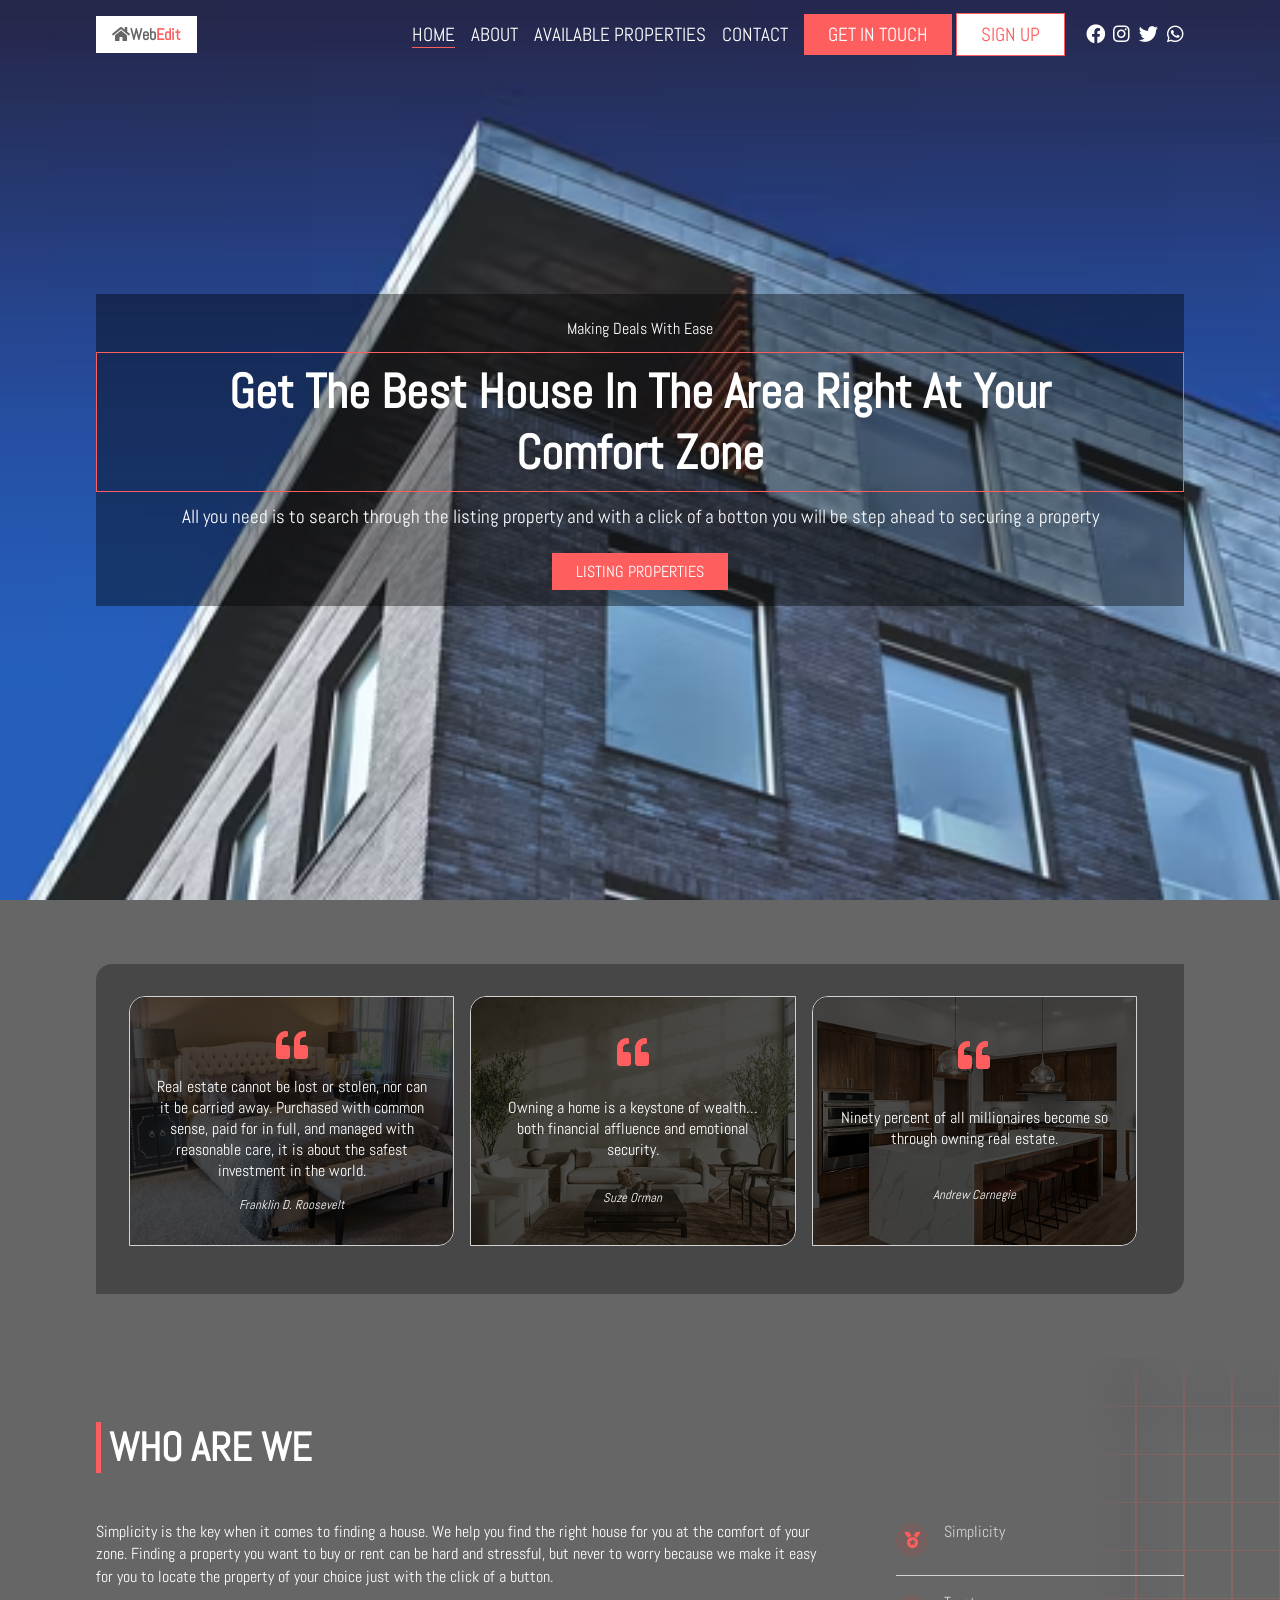
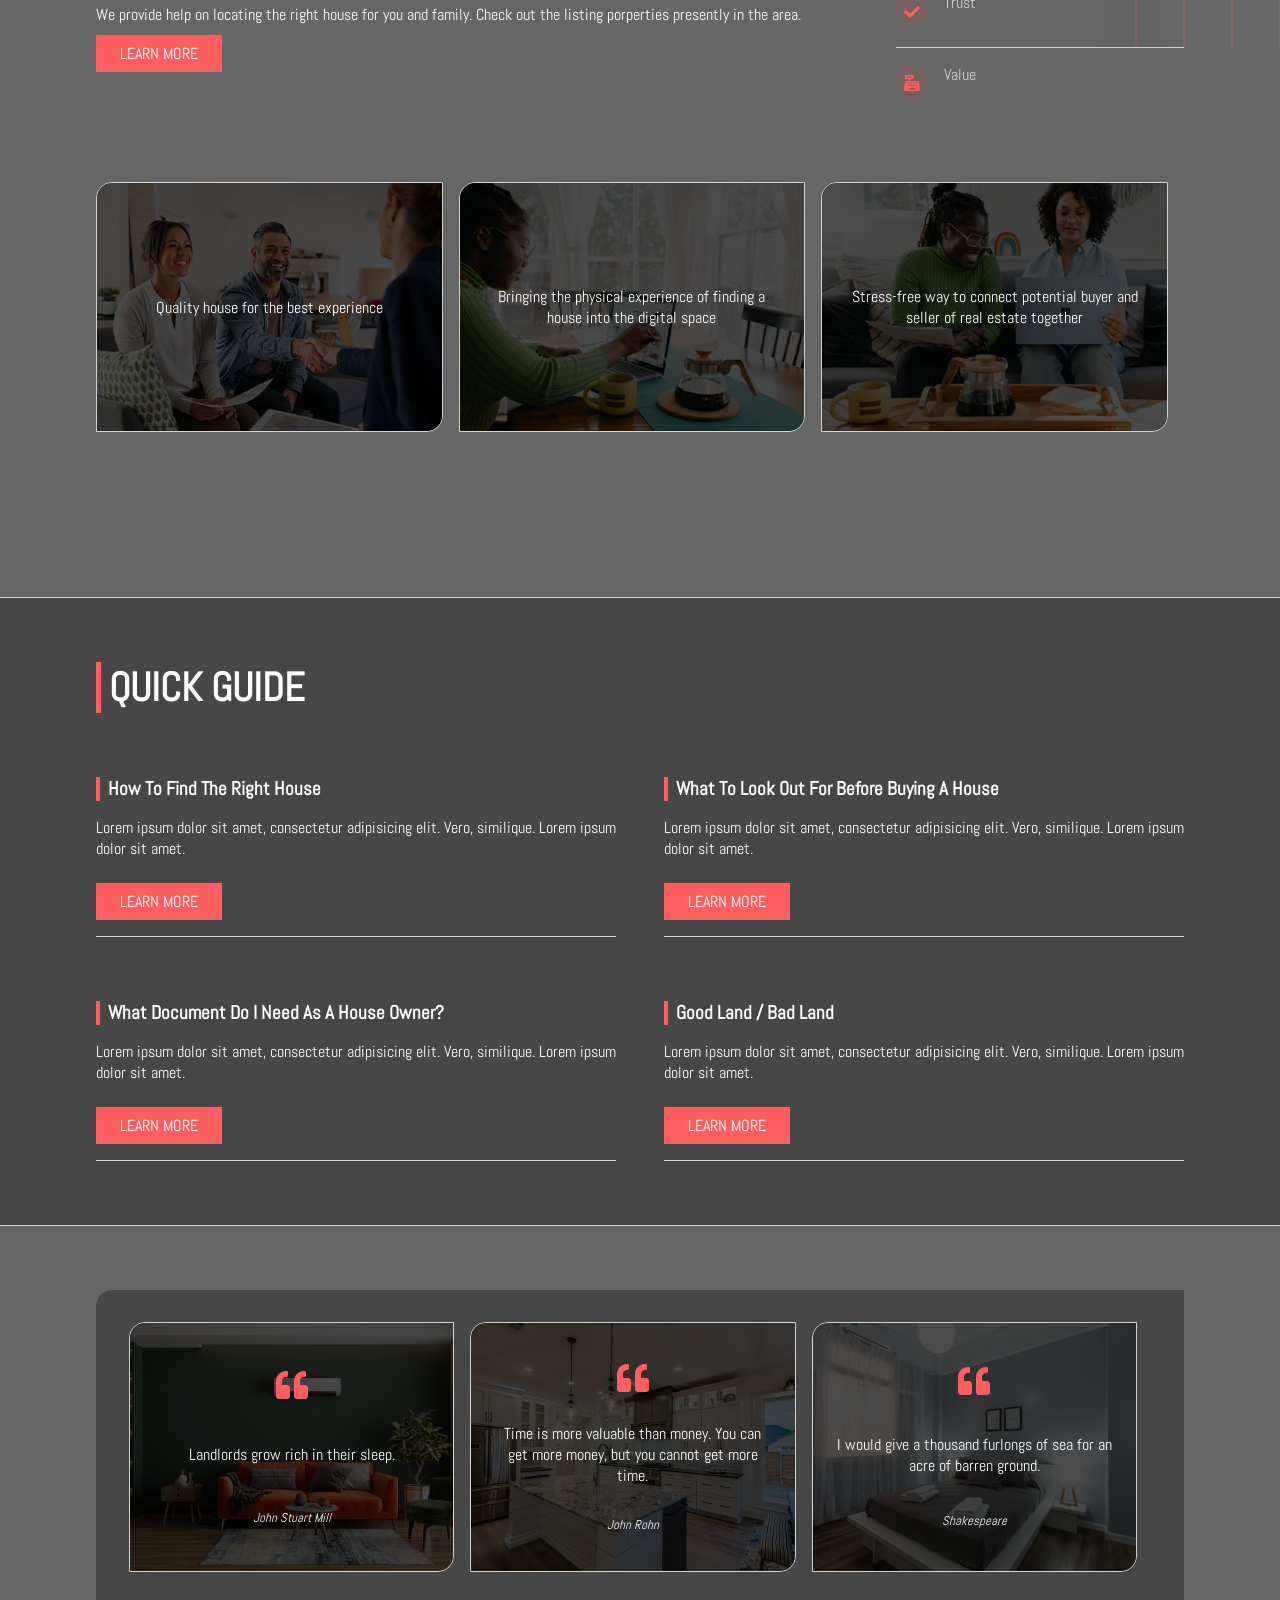
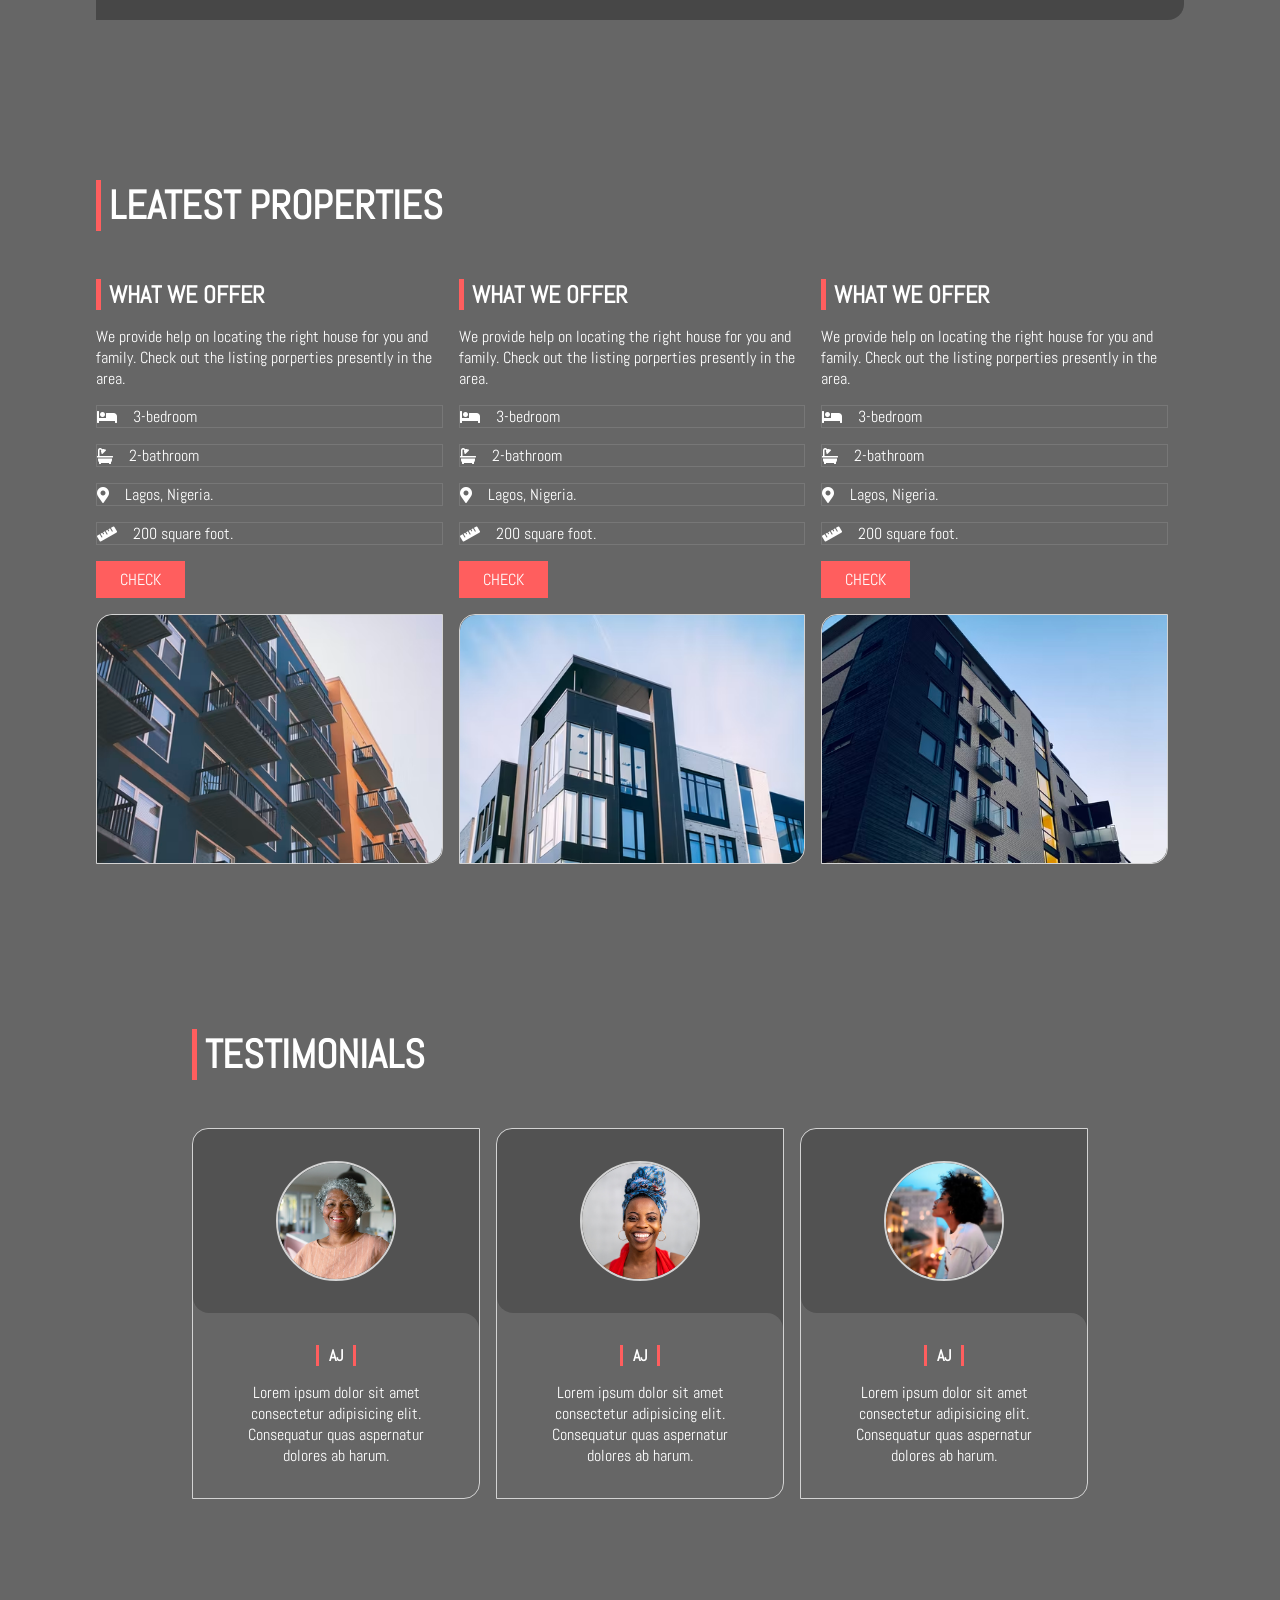
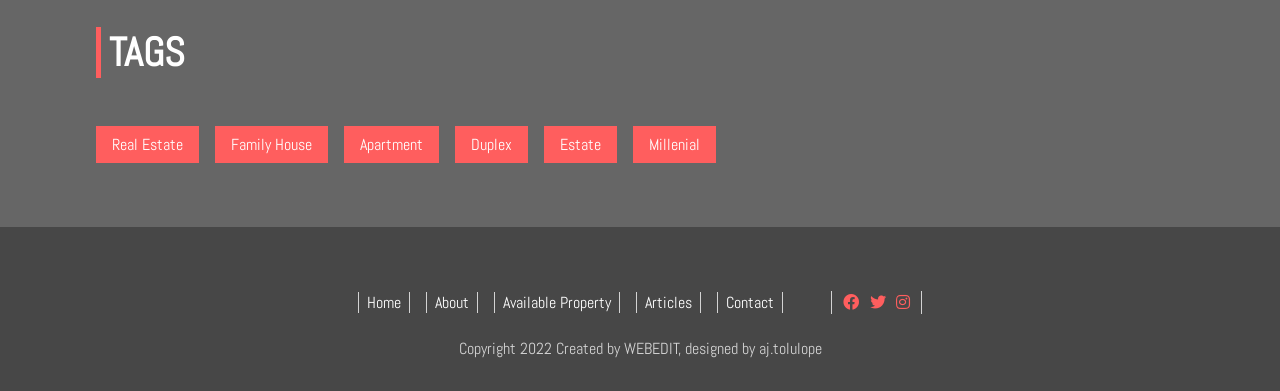
==== index.html @ 19185479 "Add files via upload" ====
<!DOCTYPE html>
<html lang="en">
<head>
    <meta charset="UTF-8">
    <meta http-equiv="X-UA-Compatible" content="IE=edge">
    <meta name="viewport" content="width=device-width, initial-scale=1.0">
    <meta name="description" content="Real Deal: Get the best house in the area right at your comfort zone">
    <title>Demo07 | Real Estate Website</title>


    <link rel="stylesheet" href="./css/all.css">

    <!-- ========== Owl-Carousel ========== -->
    <link rel="stylesheet" href="./css/owl.carousel.min.css">
    <link rel="stylesheet" href="./css/owl.theme.default.min.css">
    <!-- ========================================= -->
    
    <link rel="stylesheet" href="./css/styles.css">
</head>
<body>
    
    <!-- ========================================= -->
    <!-- ========== header section open ========== -->
    <!-- ========================================= -->
    <section class="header">
        <div class="container">
            <div class="logo"><a href="./index.html"><i class="fas fa-home"></i>Web<span>Edit</span></a></div>

            <nav>
                <ul class="nav-links">
                    <li><a href="./index.html" class="active">home</a></li>
                    <li><a href="./service.html">about</a></li>
                    <li><a href="./property-listing.html">available properties</a></li>
                    <li><a href="./contact.html">contact</a></li>
                    <li class="cta">
                        <a href="#" class="btn">get in touch</a>
                        <a href="#" class="sign-up-btn btn-secondary">sign up</a>
                    </li>
                    <li class="socials">
                        <a href=""><i class="fab fa-facebook"></i></a>
                        <a href=""><i class="fab fa-instagram"></i></a>
                        <a href=""><i class="fab fa-twitter"></i></a>
                        <a href=""><i class="fab fa-whatsapp"></i></a>
                    </li>
                </ul>
            </nav>
    
            <div class="menu">
                <div class="bars">
                    <div></div>
                    <div></div>
                    <div></div>
                    <div></div>
                </div>

                <i class="fas fa-times"></i>
            </div>
        </div>
    </section>
    <!-- ========================================= -->
    <!-- ========== header section close ========= -->
    <!-- ========================================= -->



    <!-- ========================================= -->
    <!-- ========== hero section open ========== -->
    <!-- ========================================= -->
    <section class="hero-section">
        <div class="container">
            <div class="hero-content">
                <p class="sub-head">making deals with ease</p>
                <h1 class="headline">get the best house in the area right at your comfort zone</h1>
                <p>All you need is to search through the listing property and with a click of a botton you will be step ahead to securing a property</p>
                <div class="cta">
                    <a href="./property-listing.html" class="btn">listing properties</a>
                </div>
            </div>
        </div>
    </section>
    <!-- ========================================= -->
    <!-- ========== hero section close ========= -->
    <!-- ========================================= -->



    <!-- ========================================= -->
    <!-- ========== feature section open ========= -->
    <!-- ========================================= -->
    <section class="feature-section">
        <div class="container">
            <div class="features owl-theme owl-carousel">
                <div class="feature">
                    <img src="./assets/bed-8.png" alt="REAL DEAL IMAGE">
                    <i class="fas fa-quote-left"></i>
                    <p>Real estate cannot be lost or stolen, nor can it be carried away. Purchased with common sense, paid for in full, and managed with reasonable care, it is about the safest investment in the world.</p>
                    <span><i>Franklin D. Roosevelt</i></span>
                </div>
                <div class="feature">
                    <img src="./assets/living-room-8.png" alt="REAL DEAL IMAGE">
                    <i class="fas fa-quote-left"></i>
                    <p>Owning a home is a keystone of wealth…both financial affluence and emotional security.</p>
                    <span><i>Suze Orman</i></span>
                </div>
                <div class="feature">
                    <img src="./assets/kitchen-8.png" alt="REAL DEAL IMAGE">
                    <i class="fas fa-quote-left"></i>
                    <p>Ninety percent of all millionaires become so through owning real estate.</p>
                    <span><i>Andrew Carnegie</i></span>
                </div>
            </div>
        </div>
    </section>
    <!-- ========================================= -->
    <!-- ========== feature section close ========= -->
    <!-- ========================================= -->



    <!-- ========================================= -->
    <!-- ========== service section open ========== -->
    <!-- ========================================= -->
    <section class="service-section">
        <div class="container">
            <h1 class="heading">who are we</h1>
            <div class="sec-1">
                <div class="service-content">
                    <p class="who-are-we">Simplicity is the key when it comes to finding a house. We help you find the right house for you at the comfort of your zone. 
                        Finding a property you want to buy or rent can be hard and stressful, but never to worry because we make it easy for you to locate 
                        the property of your choice just with the click of a button.</p>
                    <p class="offer">We provide help on locating the right house for you and family. Check out the listing porperties presently in the area.</p>
                    <a href="./service.html" class="btn check">learn more</a>
                </div>
                <div class="delivering">
                    <div>
                        <i class="fas fa-medal"></i>
                        <p>simplicity</p>
                    </div>
                    <div>
                        <i class="fas fa-check"></i>
                        <p>trust</p>
                    </div>
                    <div>
                        <i class="fas fa-cash-register"></i>
                        <p>value</p>
                    </div>
                </div>
            </div>
            <div class="sec-2">
                <div class="services owl-carousel owl-theme">
                    <div class="service">
                        <img src="./assets/deal.jpg" alt="REAL DEAL IMAGE">
                        <p>Quality house for the best experience</p>
                    </div>
                    <div class="service">
                        <img src="./assets/service-img-2.png" alt="REAL DEAL IMAGE">
                        <p>Bringing the physical experience of finding a house into the digital space</p>
                    </div>
                    <div class="service">
                        <img src="./assets/service-img-3.png" alt="REAL DEAL IMAGE">
                        <p>Stress-free way to connect potential buyer and seller of real estate together</p>
                    </div>
                    <div class="service">
                        <img src="./assets/service-img-4.png" alt="REAL DEAL IMAGE">
                        <p>Providing our client with the best option posible</p>
                    </div>
                </div>
            </div>
        </div>

        <div class="water-mark">
            <div></div> <div></div> <div></div><div></div>
            <div></div> <div></div> <div></div><div></div>
            <div></div> <div></div> <div></div><div></div>
            <div></div> <div></div> <div></div><div></div> 
            <div></div> <div></div> <div></div><div></div>
            <div></div> <div></div> <div></div><div></div>
        </div>
    </section>
    <!-- ========================================= -->
    <!-- ========== service section close ========= -->
    <!-- ========================================= -->



    <!-- ========================================= -->
    <!-- ========== quick-guide section open ========= -->
    <!-- ========================================= -->
    <section class="guick-guide-section">
        <div class="container">
            <h1 class="heading">quick guide</h1>
            <div class="guides">
                <div class="blog">
                    <h3>How to find the right house</h3>
                    <p>Lorem ipsum dolor sit amet, consectetur adipisicing elit. Vero, similique. Lorem ipsum dolor sit amet.</p>
                    <a href="#" class="btn">learn more</a>
                </div>
                <div class="blog">
                    <h3>What to look out for before buying a house</h3>
                    <p>Lorem ipsum dolor sit amet, consectetur adipisicing elit. Vero, similique. Lorem ipsum dolor sit amet.</p>
                    <a href="#" class="btn">learn more</a>
                </div>
                <div class="blog">
                    <h3>What document do i need as a house owner?</h3>
                    <p>Lorem ipsum dolor sit amet, consectetur adipisicing elit. Vero, similique. Lorem ipsum dolor sit amet.</p>
                    <a href="#" class="btn">learn more</a>
                </div>
                <div class="blog">
                    <h3>Good land / Bad land</h3>
                    <p>Lorem ipsum dolor sit amet, consectetur adipisicing elit. Vero, similique. Lorem ipsum dolor sit amet.</p>
                    <a href="#" class="btn">learn more</a>
                </div>
            </div>
        </div>
    </section>
    <!-- ========================================= -->
    <!-- ========== quick-guide section close ========= -->
    <!-- ========================================= -->



    <!-- ========================================= -->
    <!-- ========== feature section open ========= -->
    <!-- ========================================= -->
    <section class="feature-section">
        <div class="container">
            <div class="features owl-theme owl-carousel">
                <div class="feature">
                    <img src="./assets/living-room-9.png" alt="REAL DEAL IMAGE">
                    <i class="fas fa-quote-left"></i>
                    <p>Landlords grow rich in their sleep.</p>
                    <span><i>John Stuart Mill</i></span>
                </div>
                <div class="feature">
                    <img src="./assets/kitchen-9.png" alt="REAL DEAL IMAGE">
                    <i class="fas fa-quote-left"></i>
                    <p>Time is more valuable than money. You can get more money, but you cannot get more time.</p>
                    <span><i>John Rohn</i></span>
                </div>
                <div class="feature">
                    <img src="./assets/bed-9.png" alt="REAL DEAL IMAGE">
                    <i class="fas fa-quote-left"></i>
                    <p>I would give a thousand furlongs of sea for an acre of barren ground.</p>
                    <span><i>Shakespeare</i></span>
                </div>
            </div>
        </div>
    </section>
    <!-- ========================================= -->
    <!-- ========== feature section close ========= -->
    <!-- ========================================= -->
 


    <!-- ========================================= -->
    <!-- ========== leatest section open ========= -->
    <!-- ========================================= -->
    <section class="leatest-property-section">
        
        <div class="container">
            <h1 class="heading">leatest properties</h1>
            <div class="properties owl-carousel owl-theme">
                <div class="property">
                    <div class="details">
                        <h3 class="heading">what we offer</h3>
                        <p class="property-details">We provide help on locating the right house for you and family. Check out the listing porperties presently in the area.</p>
                        <div class="more-details">
                            <div class="bedroom">
                                <i class="fas fa-bed"></i>
                                <p>3-bedroom</p>
                            </div>
                            <div class="bathroom">
                                <i class="fas fa-bath"></i>
                                <p>2-bathroom</p>
                            </div>
                            <div class="location">
                                <i class="fas fa-map-marker-alt"></i>
                                <p>Lagos, Nigeria.</p>
                            </div>
                            <div class="size">
                                <i class="fas fa-ruler"></i>
                                <p>200 square foot.</p>
                            </div>
                        </div>
                        <a href="#" class="btn check">check</a>
                    </div>
                    <div class="property-image">
                        <img src="./assets/building-1.png" alt="REAL DEAL IMAGE">
                    </div>
                </div>
                <div class="property">
                    <div class="details">
                        <h3 class="heading">what we offer</h3>
                        <p class="property-details">We provide help on locating the right house for you and family. Check out the listing porperties presently in the area.</p>
                        <div class="more-details">
                            <div class="bedroom">
                                <i class="fas fa-bed"></i>
                                <p>3-bedroom</p>
                            </div>
                            <div class="bathroom">
                                <i class="fas fa-bath"></i>
                                <p>2-bathroom</p>
                            </div>
                            <div class="location">
                                <i class="fas fa-map-marker-alt"></i>
                                <p>Lagos, Nigeria.</p>
                            </div>
                            <div class="size">
                                <i class="fas fa-ruler"></i>
                                <p>200 square foot.</p>
                            </div>
                        </div>
                        <a href="#" class="btn check">check</a>
                    </div>
                    <div class="property-image">
                        <img src="./assets/building-2.png" alt="REAL DEAL IMAGE">
                    </div>
                </div>
                <div class="property">
                    <div class="details">
                        <h3 class="heading">what we offer</h3>
                        <p class="property-details">We provide help on locating the right house for you and family. Check out the listing porperties presently in the area.</p>
                        <div class="more-details">
                            <div class="bedroom">
                                <i class="fas fa-bed"></i>
                                <p>3-bedroom</p>
                            </div>
                            <div class="bathroom">
                                <i class="fas fa-bath"></i>
                                <p>2-bathroom</p>
                            </div>
                            <div class="location">
                                <i class="fas fa-map-marker-alt"></i>
                                <p>Lagos, Nigeria.</p>
                            </div>
                            <div class="size">
                                <i class="fas fa-ruler"></i>
                                <p>200 square foot.</p>
                            </div>
                        </div>
                        <a href="#" class="btn check">check</a>
                    </div>
                    <div class="property-image">
                        <img src="./assets/building-3.png" alt="REAL DEAL IMAGE">
                    </div>
                </div>
                <div class="property">
                    <div class="details">
                        <h3 class="heading">what we offer</h3>
                        <p class="property-details">We provide help on locating the right house for you and family. Check out the listing porperties presently in the area.</p>
                        <div class="more-details">
                            <div class="bedroom">
                                <i class="fas fa-bed"></i>
                                <p>3-bedroom</p>
                            </div>
                            <div class="bathroom">
                                <i class="fas fa-bath"></i>
                                <p>2-bathroom</p>
                            </div>
                            <div class="location">
                                <i class="fas fa-map-marker-alt"></i>
                                <p>Lagos, Nigeria.</p>
                            </div>
                            <div class="size">
                                <i class="fas fa-ruler"></i>
                                <p>200 square foot.</p>
                            </div>
                        </div>
                        <a href="#" class="btn check">check</a>
                    </div>
                    <div class="property-image">
                        <img src="./assets/living-room-1.png" alt="REAL DEAL IMAGE">
                    </div>
                </div>
            </div>

            
        </div>
    </section>
    <!-- ========================================= -->
    <!-- ========== leatest section close ========= -->
    <!-- ========================================= -->




    <!-- =============================================== -->
    <!-- ========== testimonials section close ========= -->
    <!-- =============================================== -->
    <section class="testimonials-section">
        <div class="container">
            <h1 class="heading">testimonials</h1>
            <div class="testimonies">
                <div class="testimonial-card">
                    <div class="image">
                        <img src="./assets/person-smilling-1.png" alt="REAL DEAL IMAGE">
                    </div>
                    <div class="testi-content">
                        <h4 class="name">AJ</h4>
                        <p class="testi">Lorem ipsum dolor sit amet consectetur adipisicing elit. Consequatur quas aspernatur dolores ab harum.</p>
                    </div>
                </div>
                <div class="testimonial-card">
                    <div class="image">
                        <img src="./assets/person-smilling-2.png" alt="REAL DEAL IMAGE">
                    </div>
                    <div class="testi-content">
                        <h4 class="name">AJ</h4>
                        <p class="testi">Lorem ipsum dolor sit amet consectetur adipisicing elit. Consequatur quas aspernatur dolores ab harum.</p>
                    </div>
                </div>
                <div class="testimonial-card">
                    <div class="image">
                        <img src="./assets/person-smilling-3.png" alt="REAL DEAL IMAGE">
                    </div>
                    <div class="testi-content">
                        <h4 class="name">AJ</h4>
                        <p class="testi">Lorem ipsum dolor sit amet consectetur adipisicing elit. Consequatur quas aspernatur dolores ab harum.</p>
                    </div>
                </div>
            </div>
        </div>
    </section>
    <!-- =============================================== -->
    <!-- ========== testimonials section close ========= -->
    <!-- =============================================== -->




    <!-- =============================================== -->
    <!-- ========== tags section open ========= -->
    <!-- =============================================== -->
    <section class="tag-section">
        <div class="container">
            <h1 class="heading">tags</h1>
            <div class="tags">
                <div class="tag">real estate</div>
                <div class="tag">family house</div>
                <div class="tag">apartment</div>
                <div class="tag">duplex</div>
                <div class="tag">estate</div>
                <div class="tag">millenial</div>
            </div>
        </div>
    </section>
    <!-- =============================================== -->
    <!-- ========== tags section close ========= -->
    <!-- =============================================== -->





    <!-- =============================================== -->
    <!-- ============= footer section open ============ -->
    <!-- =============================================== -->
    <section class="footer-section">
        <div class="container">
            <div class="quick-links">
                <li><a href="./index.html">home</a></li>
                <li><a href="./service.html">about</a></li>
                <li><a href="./property-listing.html">available property</a></li>
                <li><a href="./articles.html">articles</a></li>
                <li><a href="./contact.html">contact</a></li>
                <li class="social-links">
                    <a href="#"><i class="fab fa-facebook"></i></a>
                    <a href="#"><i class="fab fa-twitter"></i></a>
                    <a href="#"><i class="fab fa-instagram"></i></a>
                </li>
            </div>
            <div class="copyright">
                <p>Copyright 2022 Created by WEBEDIT, designed by aj.tolulope</p>
            </div>
        </div>
    </section>
    <!-- =============================================== -->
    <!-- ============= footer section close ============ -->
    <!-- =============================================== -->





    
    <!-- Jquery Library file -->
    <script src="./js/Jquery3.4.1.min.js"></script>

    <!-- --------- Owl-Carousel js ----------------- -->
    <script src="./js/owl.carousel.min.js"></script>

    <script src="./js/main.js"></script>
</body>
</html>
---- css/styles.css ----
@import url(../css/fonts.css);
* {
  margin: 0;
  padding: 0;
  -webkit-box-sizing: border-box;
          box-sizing: border-box;
  outline: none;
  list-style-type: none;
  text-decoration: none;
  /* border: .5px solid #ff5e5e; */
}

:root {
  --primary-color: #ff5e5e;
  --background-grey: #666;
  --background-light-grey: #999;
  --background-white: #fff;
  --font-color: #fff;
  --font-light: #d3d3d3;
  --container-bg: 75%;
  --container-md: 80%;
  --container-sm: 85%;
  --transition: all .3s ease-in-out;
  /*      theme font-family   */
  --Abel: 'Abel', cursive;
}

html {
  scroll-behavior: smooth;
}

body {
  font-family: var(--Abel);
  color: var(--font-color);
  background: var(--background-grey);
  overflow-x: hidden;
}

body.hide-scroll {
  overflow-y: hidden;
}

section {
  width: 100%;
  padding: 4rem 0;
}

.container {
  width: var(--container-sm);
  margin: 0 auto;
}

.btn {
  padding: .5rem 1.5rem;
  margin: .5rem 0;
  color: var(--font-white);
  background: var(--primary-color);
  text-transform: uppercase;
}

.btn:hover {
  opacity: .6;
}

.btn-secondary {
  padding: .5rem 1.5rem;
  margin: .5rem 0;
  color: var(--primary-color);
  background: var(--background-white);
  text-transform: uppercase;
  border: 1px solid var(--primary-color);
}

.btn-secondary:hover {
  opacity: .6;
  color: var(--font-white);
  background: var(--primary-color);
}

.heading {
  color: var(--font-color);
  text-transform: uppercase;
  padding-left: .5rem;
  border-left: 5px solid var(--primary-color);
}

h1.heading {
  font-size: 2.5rem;
  margin-bottom: 3rem;
}

h3.heading {
  font-size: 1.5rem;
}

/* ========== header section open ========== */
.header {
  padding: 0;
  padding: 1rem 0;
  position: fixed;
  -webkit-transition: var(--transition);
  transition: var(--transition);
  z-index: 999;
}

.header .container {
  display: -webkit-box;
  display: -ms-flexbox;
  display: flex;
  -webkit-box-pack: justify;
      -ms-flex-pack: justify;
          justify-content: space-between;
  -webkit-box-align: center;
      -ms-flex-align: center;
          align-items: center;
}

.header .container .logo {
  padding: .5rem 1rem;
  font-weight: 700;
  background: var(--background-white);
}

.header .container .logo a {
  color: var(--background-grey);
}

.header .container .logo span {
  color: var(--primary-color);
  cursor: pointer;
}

.header .container nav .nav-links {
  display: -webkit-box;
  display: -ms-flexbox;
  display: flex;
  gap: 1rem;
}

.header .container nav .nav-links li a {
  text-transform: uppercase;
  color: var(--font-color);
  -webkit-transition: var(--transition);
  transition: var(--transition);
  font-size: 1.2rem;
}

.header .container nav .nav-links li a.active {
  border-bottom: 1px solid var(--primary-color);
}

.header .container nav .nav-links li a:hover {
  color: var(--primary-color);
}

.header .container nav .nav-links li.cta a:hover {
  color: var(--font-color);
}

.header .container nav .nav-links li.cta .sign-up-btn {
  color: var(--primary-color);
}

.header .container nav .nav-links li.socials a {
  margin-left: .3rem;
}

.header .container .menu {
  display: none;
}

/* ========== header section close ========== */
/* ========== hero section open ========== */
.hero-section {
  height: 100vh;
  background: url(../assets/hero-img.png);
  background-position: center;
  background-repeat: no-repeat;
  background-size: cover;
  display: -webkit-box;
  display: -ms-flexbox;
  display: flex;
  -webkit-box-align: center;
      -ms-flex-align: center;
          align-items: center;
}

.hero-section .container {
  text-align: center;
}

.hero-section .container .hero-content {
  padding: 1.5rem 0;
  background: rgba(0, 0, 0, 0.4);
}

.hero-section .container .hero-content h1,
.hero-section .container .hero-content .sub-head {
  text-transform: capitalize;
  margin-bottom: .8rem;
}

.hero-section .container .hero-content h1 {
  border: 1px solid #ff5e5e;
  padding: .5rem 5rem;
  font-size: 3rem;
}

.hero-section .container .hero-content p:not(.sub-head) {
  font-size: 1.2rem;
  margin-bottom: 2rem;
  padding: 0 1rem;
}

/* ========== hero section close ========== */
/* ========== feature section open ========== */
.feature-section .container {
  background: rgba(0, 0, 0, 0.3);
  border-radius: 1rem 0 1rem 0;
  padding: 2rem;
}

.feature-section .container .features .feature {
  margin: 0 1rem 1rem 0;
  padding: 1.5rem;
  height: 250px;
  border: 1px solid var(--font-light);
  border-radius: 1rem 0 1rem 0;
  display: -ms-grid;
  display: grid;
  place-items: center;
  position: relative;
  overflow: hidden;
  z-index: 1;
}

.feature-section .container .features .feature:before {
  content: '';
  position: absolute;
  top: 0;
  left: 0;
  width: 100%;
  height: 100%;
  background: rgba(0, 0, 0, 0.7);
  z-index: 2;
}

.feature-section .container .features .feature img {
  position: absolute;
  top: 0;
  left: 0;
  width: 100%;
  height: 100%;
  border-radius: 1rem 0 1rem 0;
  -o-object-fit: cover;
     object-fit: cover;
  -webkit-transition: var(--transition);
  transition: var(--transition);
  z-index: 1;
}

.feature-section .container .features .feature:hover img {
  -webkit-transform: scale(1.3);
          transform: scale(1.3);
}

.feature-section .container .features .feature i.fa-quote-left {
  font-size: 2rem;
  text-align: center;
  color: var(--primary-color);
}

.feature-section .container .features .feature p {
  text-align: center;
}

.feature-section .container .features .feature span i {
  font-size: .8rem;
  float: right;
}

.feature-section .container .features .feature i,
.feature-section .container .features .feature p,
.feature-section .container .features .feature span {
  z-index: 2;
}

.feature-section .container .owl-nav {
  display: none;
}

/* ========== feature section close ========== */
/* ========== service section open ========== */
.service-section {
  position: relative;
}

.service-section .water-mark {
  position: absolute;
  top: 0;
  right: 0;
  display: -ms-grid;
  display: grid;
  -ms-grid-columns: 1fr 1fr 1fr 1fr;
      grid-template-columns: 1fr 1fr 1fr 1fr;
  opacity: .2;
  z-index: -1;
}

.service-section .water-mark:after {
  content: '';
  position: absolute;
  top: 0;
  left: 0;
  width: 5rem;
  height: 100%;
  background: -webkit-gradient(linear, left top, right top, from(var(--background-grey)), color-stop(rgba(0, 0, 0, 0.1)), to(rgba(0, 0, 0, 0.01)));
  background: linear-gradient(to right, var(--background-grey), rgba(0, 0, 0, 0.1), rgba(0, 0, 0, 0.01));
}

.service-section .water-mark:before {
  content: '';
  position: absolute;
  top: 0;
  right: 0;
  width: 100%;
  height: 5rem;
  background: -webkit-gradient(linear, left top, left bottom, from(var(--background-grey)), color-stop(rgba(0, 0, 0, 0.1)), to(rgba(0, 0, 0, 0.01)));
  background: linear-gradient(to bottom, var(--background-grey), rgba(0, 0, 0, 0.1), rgba(0, 0, 0, 0.01));
}

.service-section .water-mark div {
  width: 3rem;
  height: 3rem;
  border: 0.5px solid var(--primary-color);
  border-bottom: none;
}

.service-section .sec-1 {
  display: -ms-grid;
  display: grid;
  -ms-grid-columns: 2.5fr 1fr;
      grid-template-columns: 2.5fr 1fr;
  gap: 5rem;
  margin-bottom: 2rem;
}

.service-section .sec-1 p {
  line-height: 1.4;
  margin-bottom: 1rem;
}

.service-section .sec-1 .delivering div {
  display: -webkit-box;
  display: -ms-flexbox;
  display: flex;
  -webkit-box-align: center;
      -ms-flex-align: center;
          align-items: center;
  padding: 1rem 0;
}

.service-section .sec-1 .delivering div:not(:nth-child(3)) {
  border-bottom: 1px solid var(--font-light);
}

.service-section .sec-1 .delivering div:nth-child(1) {
  padding-top: 0;
}

.service-section .sec-1 .delivering div i {
  margin-right: 1rem;
  color: var(--primary-color);
  padding: .5rem;
  border-radius: 50%;
  background: rgba(255, 35, 35, 0.1);
}

.service-section .sec-1 .delivering div p {
  text-transform: capitalize;
  font: 13px;
  color: var(--font-light);
}

.service-section .sec-2 .services {
  margin: 4rem 0;
}

.service-section .sec-2 .services .service {
  margin: 0 1rem 1rem 0;
  height: 250px;
  border: 1px solid var(--font-light);
  border-radius: 1rem 0 1rem 0;
  display: -ms-grid;
  display: grid;
  place-items: center;
  text-align: center;
  padding: 1.5rem;
  position: relative;
  overflow: hidden;
  z-index: 1;
}

.service-section .sec-2 .services .service:before {
  content: '';
  position: absolute;
  top: 0;
  left: 0;
  width: 100%;
  height: 100%;
  background: rgba(0, 0, 0, 0.7);
  z-index: 2;
}

.service-section .sec-2 .services .service img {
  position: absolute;
  top: 0;
  left: 0;
  width: 100%;
  height: 100%;
  border-radius: 1rem 0 1rem 0;
  -o-object-fit: cover;
     object-fit: cover;
  -webkit-transition: var(--transition);
  transition: var(--transition);
  z-index: 1;
}

.service-section .sec-2 .services .service:hover img {
  -webkit-transform: scale(1.3);
          transform: scale(1.3);
}

.service-section .sec-2 .services .service p {
  z-index: 2;
}

.service-section .sec-2 .owl-nav {
  text-align: right;
  margin: 0;
}

.service-section .sec-2 .owl-nav .owl-nav-next,
.service-section .sec-2 .owl-nav .owl-nav-prev {
  background: transparent;
  margin: 0;
}

.service-section .sec-2 .owl-nav .owl-nav-next i,
.service-section .sec-2 .owl-nav .owl-nav-prev i {
  font-size: 2rem;
  color: var(--primary-color);
}

/* ========== service section close ========== */
/* ========== quick-guide section open ========== */
.guick-guide-section {
  border-top: 1px solid var(--font-light);
  border-bottom: 1px solid var(--font-light);
  background: rgba(0, 0, 0, 0.3);
}

.guick-guide-section .guides {
  display: -ms-grid;
  display: grid;
  -ms-grid-columns: 1fr 1fr;
      grid-template-columns: 1fr 1fr;
  gap: 3rem;
}

.guick-guide-section .guides:nth-child(1) {
  border-top: 1px solid var(--font-light);
}

.guick-guide-section .guides .blog {
  padding: 1rem 0 1.5rem;
  border-bottom: 1px solid var(--font-light);
}

.guick-guide-section .guides .blog h3 {
  border-left: 0.3rem solid var(--primary-color);
  padding-left: .5rem;
  text-transform: capitalize;
}

.guick-guide-section .guides .blog p {
  padding: 1rem 0 2rem;
}

/* ========== quick-guide section close ========== */
/* ========== leatest section open ========== */
.leatest-property-section .container {
  margin-top: 2rem;
}

.leatest-property-section .container .properties .property {
  margin: 0 1rem 1rem 0;
}

.leatest-property-section .container .properties .property .details {
  margin-bottom: 1.5rem;
}

.leatest-property-section .container .properties .property .details .property-details {
  margin: 1rem 0;
}

.leatest-property-section .container .properties .property .details .more-details {
  margin-bottom: 1.5rem;
}

.leatest-property-section .container .properties .property .details .more-details div {
  display: -webkit-box;
  display: -ms-flexbox;
  display: flex;
  -webkit-box-align: center;
      -ms-flex-align: center;
          align-items: center;
  margin-bottom: 1rem;
  border: 1px solid #777;
}

.leatest-property-section .container .properties .property .details .more-details div i {
  margin-right: 1rem;
}

.leatest-property-section .container .properties .property .property-image {
  width: 100%;
  height: 250px;
  border: 1px solid var(--font-light);
  border-radius: 1rem 0 1rem 0;
  overflow: hidden;
  position: relative;
}

.leatest-property-section .container .properties .property .property-image img {
  position: absolute;
  width: 100%;
  height: 100%;
  border-radius: 1rem 0 1rem 0;
  -o-object-fit: cover;
     object-fit: cover;
  cursor: pointer;
  -webkit-transition: var(--transition);
  transition: var(--transition);
}

.leatest-property-section .container .properties .property .property-image:hover img {
  -webkit-transform: scale(1.3);
          transform: scale(1.3);
}

.leatest-property-section .container .properties .property .property-image .sold,
.leatest-property-section .container .properties .property .property-image .for-sale,
.leatest-property-section .container .properties .property .property-image .for-rent {
  position: absolute;
  right: 0;
  top: 0;
  padding: .5rem;
  display: inline-block;
  text-transform: uppercase;
  background: var(--primary-color);
  color: var(--font-color);
  border: 1px solid #777;
}

.leatest-property-section .container .owl-nav {
  text-align: right;
  margin: 0;
}

.leatest-property-section .container .owl-nav .owl-nav-next,
.leatest-property-section .container .owl-nav .owl-nav-prev {
  background: transparent;
  margin: 0;
}

.leatest-property-section .container .owl-nav .owl-nav-next i,
.leatest-property-section .container .owl-nav .owl-nav-prev i {
  font-size: 2rem;
  color: var(--primary-color);
}

/* ========== leatest section close ========== */
/* ========== testimonials section open ========== */
.testimonials-section .container {
  width: 70%;
}

.testimonials-section .container .testimonies {
  display: -ms-grid;
  display: grid;
  -ms-grid-columns: 1fr 1fr 1fr;
      grid-template-columns: 1fr 1fr 1fr;
  gap: 1rem;
}

.testimonials-section .container .testimonies .testimonial-card {
  border: 1px solid var(--font-light);
  border-radius: 1rem 0 1rem 0;
}

.testimonials-section .container .testimonies .testimonial-card .image {
  display: -ms-grid;
  display: grid;
  place-content: center;
  border-bottom-left-radius: 1rem;
  border-top-left-radius: 1rem;
  background: rgba(0, 0, 0, 0.2);
  position: relative;
}

.testimonials-section .container .testimonies .testimonial-card .image:before, .testimonials-section .container .testimonies .testimonial-card .image:after {
  content: '';
  position: absolute;
  width: 2rem;
  height: 2rem;
  bottom: -2rem;
  right: 0;
  background: rgba(0, 0, 0, 0.2);
}

.testimonials-section .container .testimonies .testimonial-card .image:after {
  border-top-right-radius: 1rem;
  background: var(--background-grey);
}

.testimonials-section .container .testimonies .testimonial-card .image img {
  width: 120px;
  height: 120px;
  margin: 2rem;
  border-radius: 50%;
  border: 2px solid var(--font-light);
  -o-object-fit: cover;
     object-fit: cover;
}

.testimonials-section .container .testimonies .testimonial-card .testi-content {
  text-align: center;
  padding: 2rem;
}

.testimonials-section .container .testimonies .testimonial-card .testi-content .name {
  display: inline-block;
  margin-bottom: 1rem;
  border-left: 3px solid var(--primary-color);
  border-right: 3px solid var(--primary-color);
  padding: 0 10px;
}

/* ========== testimonials section open ========== */
/* ========== tags section open ========== */
.tag-section .tags {
  display: -webkit-box;
  display: -ms-flexbox;
  display: flex;
  -ms-flex-wrap: wrap;
      flex-wrap: wrap;
  gap: 1rem;
}

.tag-section .tags .tag {
  padding: .5rem 1rem;
  background: var(--primary-color);
  color: var(--font-color);
  text-transform: capitalize;
}

/* ========== tags section close ========== */
/* ========== footer section open ========== */
.footer-section {
  background: rgba(0, 0, 0, 0.3);
  padding: 4rem 0 2rem;
}

.footer-section .container {
  text-align: center;
}

.footer-section .container .quick-links {
  display: -webkit-box;
  display: -ms-flexbox;
  display: flex;
  -webkit-box-pack: center;
      -ms-flex-pack: center;
          justify-content: center;
  -webkit-box-align: center;
      -ms-flex-align: center;
          align-items: center;
  -ms-flex-wrap: wrap;
      flex-wrap: wrap;
  gap: 1rem;
  margin-bottom: 1.5rem;
}

.footer-section .container .quick-links li {
  padding: 0 .5rem;
  border-left: 1px solid var(--font-light);
  border-right: 1px solid var(--font-light);
}

.footer-section .container .quick-links li a {
  text-transform: capitalize;
  color: var(--font-color);
  -webkit-transition: var(--transition);
  transition: var(--transition);
}

.footer-section .container .quick-links li a:hover {
  color: var(--primary-color);
}

.footer-section .container .quick-links li.social-links {
  margin-left: 2rem;
}

.footer-section .container .quick-links li.social-links i {
  color: var(--primary-color);
  margin: .2rem;
}

.footer-section .container .copyright {
  color: var(--font-light);
}

.footer-section .container .copyright a {
  color: var(--font-color);
}

/* ========== footer section close ========== */
/* ========== property-listing section open ========== */
.leatest-property-section .container .filter {
  display: -webkit-box;
  display: -ms-flexbox;
  display: flex;
  gap: 1rem;
  -ms-flex-wrap: wrap;
      flex-wrap: wrap;
  margin-bottom: 2rem;
}

.leatest-property-section .container .filter span {
  text-transform: capitalize;
  padding: 1rem;
  background: rgba(0, 0, 0, 0.2);
  border: 1px solid var(--font-light);
  cursor: pointer;
  -webkit-transition: var(--transition);
  transition: var(--transition);
}

.leatest-property-section .container .filter span:hover {
  background: var(--primary-color);
}

.leatest-property-section .container .filter span.active {
  background: var(--primary-color);
}

.leatest-property-section .container .property-listing {
  display: -ms-grid;
  display: grid;
  -ms-grid-columns: 1fr 1fr 1fr 1fr;
      grid-template-columns: 1fr 1fr 1fr 1fr;
}

.leatest-property-section .container .property-listing .property {
  border: 1px solid var(--font-light);
  border-radius: 1rem 0 1rem 0;
  padding: 1rem;
  background: rgba(0, 0, 0, 0.1);
  position: relative;
}

.leatest-property-section .container .property-listing .property.show {
  display: block;
  -webkit-animation: fade-in .3s ease;
          animation: fade-in .3s ease;
}

.leatest-property-section .container .property-listing .property.hide {
  display: none;
}

.leatest-property-section .container .property-listing .property .property-popup-details {
  display: none;
}

@-webkit-keyframes fade-in {
  0% {
    opacity: 0;
    -webkit-transform: translateY(-25px);
            transform: translateY(-25px);
  }
  100% {
    opacity: 1;
    -webkit-transform: translateY(0px);
            transform: translateY(0px);
  }
}

@keyframes fade-in {
  0% {
    opacity: 0;
    -webkit-transform: translateY(-25px);
            transform: translateY(-25px);
  }
  100% {
    opacity: 1;
    -webkit-transform: translateY(0px);
            transform: translateY(0px);
  }
}

/* ========== property-listing section close ========== */
/* ========== property popup open ========== */
.property-popup {
  position: fixed;
  top: 0;
  left: 0;
  width: 100%;
  height: 100%;
  overflow-y: scroll;
  visibility: hidden;
  opacity: 0;
  padding: 6rem 0;
  background: var(--background-grey);
  -webkit-transition: var(--transition);
  transition: var(--transition);
  z-index: 999;
}

.property-popup.open {
  visibility: visible;
  opacity: 1;
}

.property-popup .back-btn {
  margin-bottom: 3rem;
  display: inline-block;
}

.property-popup .back-btn i {
  font-size: 1.8rem;
  cursor: pointer;
}

.property-popup .popup-details {
  display: -webkit-box;
  display: -ms-flexbox;
  display: flex;
  -webkit-box-pack: justify;
      -ms-flex-pack: justify;
          justify-content: space-between;
}

.property-popup .popup-details .popup-image {
  width: 48%;
}

.property-popup .popup-details .popup-image .image {
  height: 450px;
  width: 100%;
  overflow: hidden;
  border: 3px solid var(--font-light);
}

.property-popup .popup-details .popup-image .image img {
  width: 100%;
  height: 100%;
  -o-object-fit: cover;
     object-fit: cover;
  -webkit-transition: var(--transition);
  transition: var(--transition);
}

.property-popup .popup-details .popup-image .image img:hover {
  -webkit-transform: scale(1.2);
          transform: scale(1.2);
}

.property-popup .popup-details .popup-image .image-gallery {
  display: -webkit-box;
  display: -ms-flexbox;
  display: flex;
  gap: 1rem;
  -webkit-box-pack: center;
      -ms-flex-pack: center;
          justify-content: center;
  margin-top: 2rem;
  width: 100%;
  -ms-flex-wrap: wrap;
      flex-wrap: wrap;
}

.property-popup .popup-details .popup-image .image-gallery img {
  width: 100px;
  height: 100px;
  border: 3px solid var(--font-light);
  -o-object-fit: cover;
     object-fit: cover;
  -webkit-transition: var(--transition);
  transition: var(--transition);
  cursor: pointer;
  position: relative;
}

.property-popup .popup-details .popup-image .image-gallery img:hover {
  -webkit-transform: scale(1.2);
          transform: scale(1.2);
}

.property-popup .popup-details .popup-content {
  width: 48%;
}

.property-popup .popup-details .popup-content .sub {
  margin: 1rem 0 2rem;
}

.property-popup .popup-details .popup-content .more-details div {
  display: -webkit-box;
  display: -ms-flexbox;
  display: flex;
  gap: 1rem;
  -webkit-box-align: center;
      -ms-flex-align: center;
          align-items: center;
  margin-bottom: 1.5rem;
}

/* ========== property popup close ========== */
/* ========== contact section open ========== */
.contact-section .form-contain {
  display: -webkit-box;
  display: -ms-flexbox;
  display: flex;
  -webkit-box-align: center;
      -ms-flex-align: center;
          align-items: center;
  gap: 3rem;
}

.contact-section .form-contain form {
  width: 40%;
  padding: 2rem;
  border-radius: 1rem 0 1rem 0;
  background: rgba(0, 0, 0, 0.2);
}

.contact-section .form-contain form label,
.contact-section .form-contain form input {
  display: block;
  margin-bottom: 1rem;
}

.contact-section .form-contain form label {
  text-transform: capitalize;
  font-size: 1.3rem;
}

.contact-section .form-contain form input {
  width: 80%;
  padding: .5rem 1rem;
  border: none;
  border-radius: .5rem 0 .5rem 0;
  outline: none;
}

.contact-section .form-contain form textarea {
  width: 80%;
  padding: 1rem;
  margin-bottom: 1rem;
  border: none;
  border-radius: .5rem 0 .5rem 0;
  outline: none;
}

.contact-section .form-contain form input.btn {
  width: auto;
}

.contact-section .form-contain .form-images {
  display: -ms-grid;
  display: grid;
  -ms-grid-rows: 1fr 1fr;
      grid-template-rows: 1fr 1fr;
  -ms-grid-columns: 1fr 1fr;
      grid-template-columns: 1fr 1fr;
  max-height: 40%;
}

.contact-section .form-contain .form-images img {
  width: 300px;
  height: 300px;
  -o-object-fit: cover;
     object-fit: cover;
}

.contact-section .form-contain .form-images img:nth-child(1) {
  border-top-left-radius: 1rem;
}

.contact-section .form-contain .form-images img:nth-child(4) {
  border-bottom-right-radius: 1rem;
}

/* ========== contact section close ========== */
/* ========== article section close ========== */
.article-section .container {
  display: -webkit-box;
  display: -ms-flexbox;
  display: flex;
  -webkit-box-pack: justify;
      -ms-flex-pack: justify;
          justify-content: space-between;
}

.article-section .container article {
  width: 75%;
}

.article-section .container article .articles {
  display: -ms-grid;
  display: grid;
  -ms-grid-columns: 1fr 1fr;
      grid-template-columns: 1fr 1fr;
  gap: 2rem;
}

.article-section .container article .articles .article {
  border: 1px solid var(--font-light);
}

.article-section .container article .articles .article .image {
  width: 100%;
  height: 250px;
  overflow: hidden;
}

.article-section .container article .articles .article .image img {
  width: 100%;
  height: 100%;
  -o-object-fit: cover;
     object-fit: cover;
  -webkit-transition: var(--transition);
  transition: var(--transition);
  cursor: pointer;
}

.article-section .container article .articles .article .image img:hover {
  -webkit-transform: scale(1.3);
          transform: scale(1.3);
}

.article-section .container article .articles .article .article-content {
  padding: 1rem;
}

.article-section .container article .articles .article .article-content p {
  margin: 1rem 0;
}

.article-section .container article .articles .article .article-content .btn {
  display: inline-block;
}

.article-section .container article .articles .article .article-content .btn a {
  color: var(--font-color);
}

.article-section .container aside {
  padding: .5rem;
  width: 20%;
  border: 1px solid var(--font-light);
}

.article-section .container aside h2 {
  letter-spacing: 4px;
  font-size: 2rem;
  margin-bottom: 2rem;
}

.article-section .container aside .author {
  margin-bottom: 4rem;
}

.article-section .container aside .author .author-content {
  text-align: center;
}

.article-section .container aside .author .author-content img {
  display: block;
  width: 100px;
  height: 100px;
  border-radius: 50%;
  -o-object-fit: cover;
     object-fit: cover;
  margin: 0 auto 1rem;
  border: 3px solid var(--font-light);
}

.article-section .container aside .author .author-content h4 {
  display: inline-block;
  padding: 0 1rem;
  border-left: 3px solid var(--primary-color);
  border-right: 3px solid var(--primary-color);
}

.article-section .container aside .author .author-content p {
  margin-top: 1rem;
}

.article-section .container aside .author .author-content .socials {
  margin: 1rem 0;
}

.article-section .container aside .author .author-content .socials a i {
  color: var(--font-color);
  margin: 0 .3rem;
  font-size: 1.3rem;
  -webkit-transition: var(--transition);
  transition: var(--transition);
}

.article-section .container aside .author .author-content .socials a i:hover {
  color: var(--primary-color);
}

.article-section .container aside .features .feature {
  margin-bottom: 2rem;
}

.article-section .container aside .features .feature .image {
  overflow: hidden;
}

.article-section .container aside .features .feature .image img {
  width: 100%;
  -webkit-transition: var(--transition);
  transition: var(--transition);
}

.article-section .container aside .features .feature .image img:hover {
  -webkit-transform: scale(1.3);
          transform: scale(1.3);
}

.article-section .container aside .features .feature .feature-content h4 {
  margin: 1rem 0;
}

.article-section .container aside .features .feature .feature-content .btn {
  display: inline-block;
}

.article-section .container aside .features .feature .feature-content .btn a {
  color: var(--font-color);
}

/* ========== article section close ========== */
@media screen and (max-width: 1200px) {
  .header .container {
    /* ---------- navigation styling --- */
    /* ---------- menu button styling ---*/
  }
  .header .container nav {
    position: absolute;
    top: 100%;
    right: -105%;
    -webkit-transition: var(--transition);
    transition: var(--transition);
    z-index: 999;
  }
  .header .container nav.open {
    right: 0;
  }
  .header .container nav .nav-links {
    display: block;
  }
  .header .container nav .nav-links li {
    padding: 1.5rem;
    -webkit-box-shadow: 3px -3px 6px rgba(0, 0, 0, 0.1);
            box-shadow: 3px -3px 6px rgba(0, 0, 0, 0.1);
    background: var(--primary-color);
    border: 1px solid #d3d3d3;
    border-bottom: none;
    border-top: none;
  }
  .header .container nav .nav-links li a {
    display: block;
    color: var(--font-white);
  }
  .header .container nav .nav-links li a:hover {
    color: var(--font-color);
  }
  .header .container nav .nav-links li:nth-child(1) {
    border-top: 1px solid #d3d3d3;
  }
  .header .container nav .nav-links li:last-child {
    border-bottom: 1px solid #d3d3d3;
  }
  .header .container nav .nav-links li:hover {
    opacity: .9;
  }
  .header .container nav .nav-links li.cta a {
    border: 1px solid #fff;
    display: inline-block;
  }
  .header .container nav .nav-links li.cta .sign-up-btn {
    color: var(--primary-color);
  }
  .header .container nav .nav-links li.cta .sign-up-btn:hover {
    color: var(--font-white);
  }
  .header .container nav .nav-links li.socials a {
    display: inline-block;
  }
  .header .container nav .nav-links li.socials a i {
    cursor: pointer;
    border: 1px solid #d3d3d3;
    color: var(--font-white);
    font-size: 16px;
    padding: .5rem;
    margin-right: .5rem;
    border-radius: 50%;
  }
  .header .container .menu {
    display: block;
    width: 2rem;
    height: 1.7rem;
    cursor: pointer;
  }
  .header .container .menu .bars {
    width: 100%;
    height: 100%;
    display: -webkit-box;
    display: -ms-flexbox;
    display: flex;
    -webkit-box-orient: vertical;
    -webkit-box-direction: normal;
        -ms-flex-direction: column;
            flex-direction: column;
    -webkit-box-pack: justify;
        -ms-flex-pack: justify;
            justify-content: space-between;
  }
  .header .container .menu .bars div {
    height: 4px;
    background: var(--background-white);
  }
  .header .container .menu .bars div:nth-child(2) {
    width: 80%;
  }
  .header .container .menu .bars div:nth-child(3) {
    width: 60%;
  }
  .header .container .menu .fa-times {
    font-size: 2.2rem;
    color: var(--font-white);
    width: 100%;
    height: 100%;
    display: none;
    -webkit-box-pack: center;
        -ms-flex-pack: center;
            justify-content: center;
    -webkit-box-align: center;
        -ms-flex-align: center;
            align-items: center;
  }
}

@media screen and (max-width: 986px) {
  .hero-section .container .hero-content h1 {
    padding: .5rem 3rem;
  }
  .testimonials-section .container {
    width: 80%;
  }
  .testimonials-section .container .testimonies {
    -ms-grid-columns: 1fr 1fr;
        grid-template-columns: 1fr 1fr;
    padding: 1rem;
  }
  .leatest-property-section .container .property-listing {
    -ms-grid-columns: 1fr 1fr;
        grid-template-columns: 1fr 1fr;
  }
  .property-popup {
    padding: 4rem 0;
  }
  .contact-section .form-contain {
    -webkit-box-orient: vertical;
    -webkit-box-direction: reverse;
        -ms-flex-direction: column-reverse;
            flex-direction: column-reverse;
    gap: 1.5rem;
  }
  .contact-section .form-contain form {
    width: 80%;
    padding: 1.5rem;
  }
  .article-section .container article .articles {
    -ms-grid-columns: 1fr;
        grid-template-columns: 1fr;
  }
}

@media screen and (max-width: 786px) {
  .hero-section .container .hero-content h1 {
    padding: .5rem 1rem;
  }
  .service-section .water-mark {
    right: 60%;
  }
  .service-section .water-mark:after {
    top: 0;
    left: 90%;
  }
  .service-section .sec-1 {
    -ms-grid-columns: 1fr;
        grid-template-columns: 1fr;
  }
  .testimonials-section .container {
    width: var(--container-sm);
  }
  .testimonials-section .container .testimonies {
    -ms-grid-columns: 1fr;
        grid-template-columns: 1fr;
  }
  .leatest-property-section .container .property-listing {
    -ms-grid-columns: 1fr;
        grid-template-columns: 1fr;
  }
  .property-popup .popup-details {
    -webkit-box-orient: vertical;
    -webkit-box-direction: reverse;
        -ms-flex-direction: column-reverse;
            flex-direction: column-reverse;
    gap: 2rem;
  }
  .property-popup .popup-details .popup-image {
    width: 100%;
  }
  .property-popup .popup-details .popup-image .image {
    height: 300px;
  }
  .property-popup .popup-details .popup-image .image-gallery {
    gap: 1rem;
  }
  .property-popup .popup-details .popup-image .image-gallery img {
    width: 100px;
    height: 100px;
  }
  .property-popup .popup-details .popup-content {
    width: 100%;
  }
  .contact-section .form-contain {
    gap: 2rem;
  }
  .contact-section .form-contain form {
    width: 100%;
    padding: 2rem;
  }
  .contact-section .form-contain .form-images img {
    width: 200px;
    height: 200px;
  }
  .article-section .container {
    -webkit-box-orient: vertical;
    -webkit-box-direction: normal;
        -ms-flex-direction: column;
            flex-direction: column;
    gap: 10rem;
  }
  .article-section .container article {
    width: 100%;
  }
  .article-section .container aside {
    padding: 1rem;
    width: 100%;
  }
  .article-section .container aside .author {
    margin-bottom: 6rem;
  }
}

@media screen and (max-width: 450px) {
  .property-popup .popup-details .popup-image .image {
    height: 250px;
  }
  .property-popup .popup-details .popup-image .image-gallery img {
    width: 80px;
    height: 80px;
  }
}
/*# sourceMappingURL=styles.css.map */
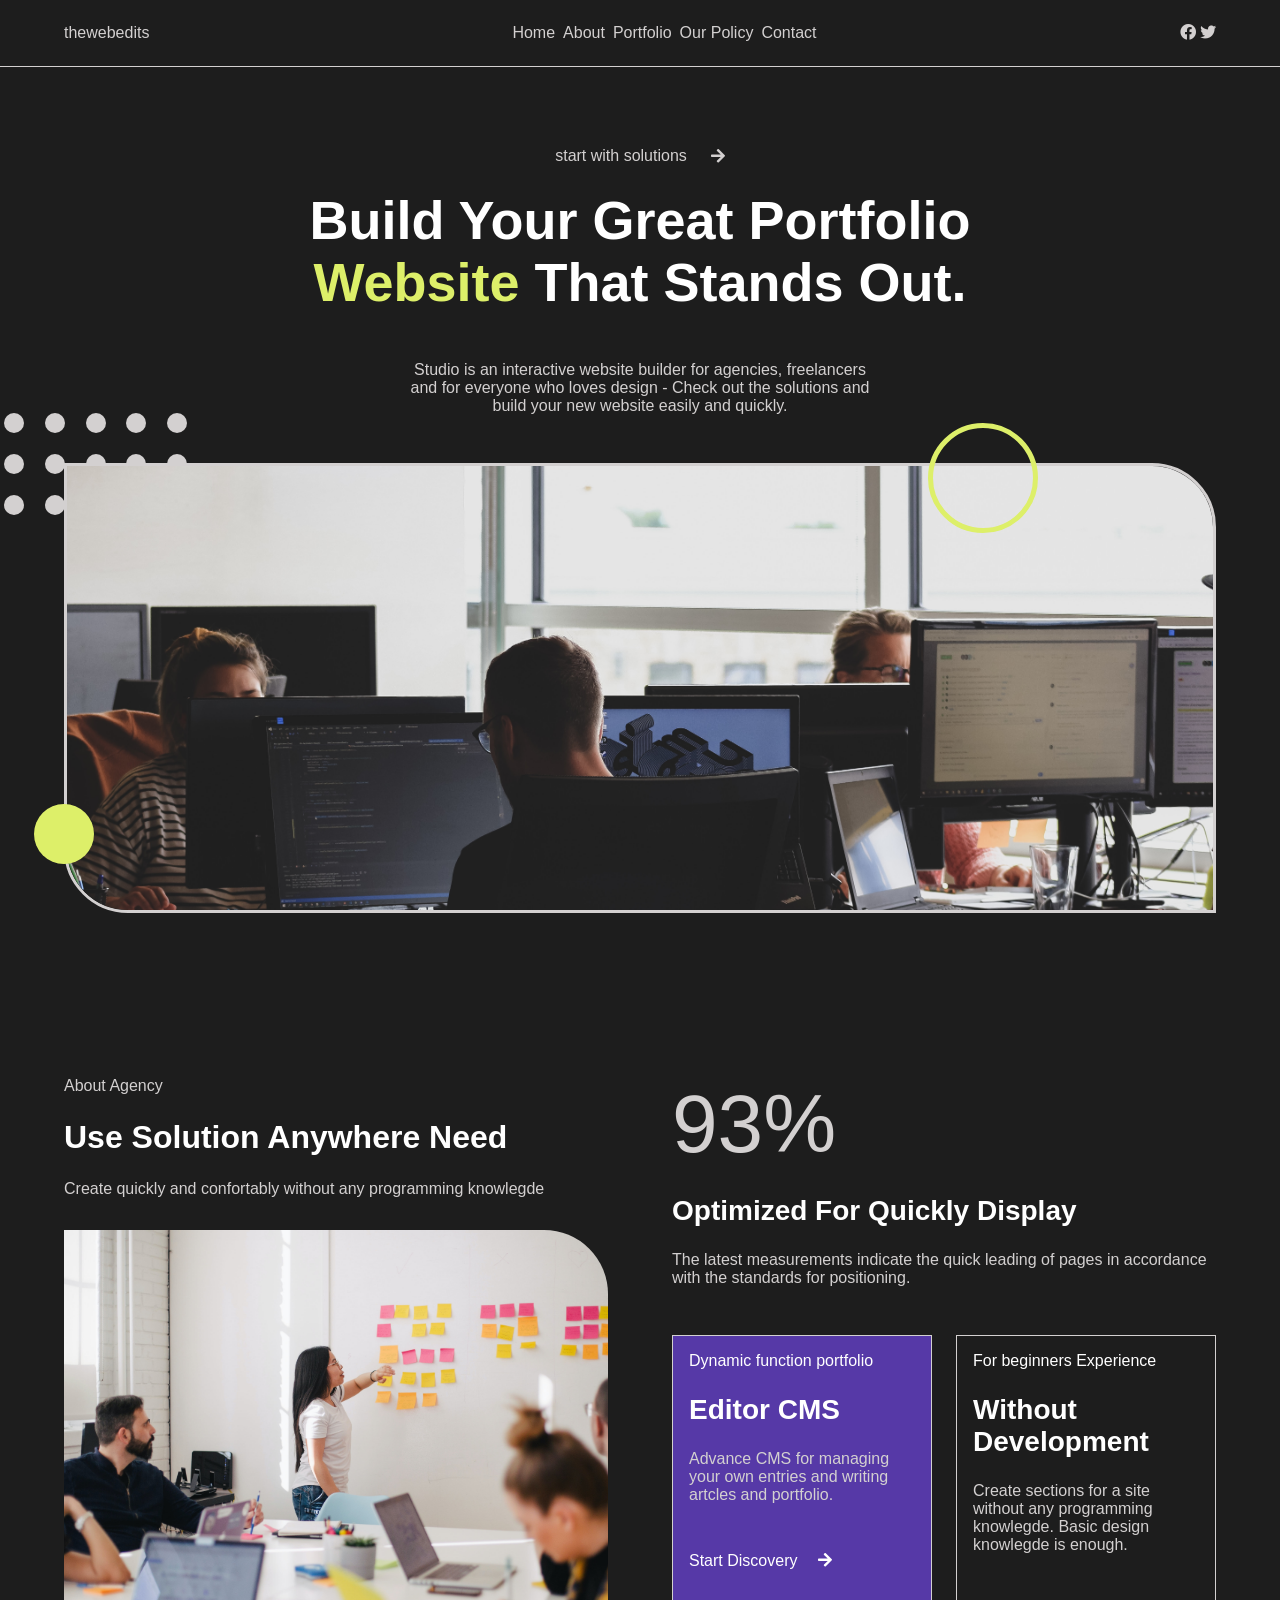
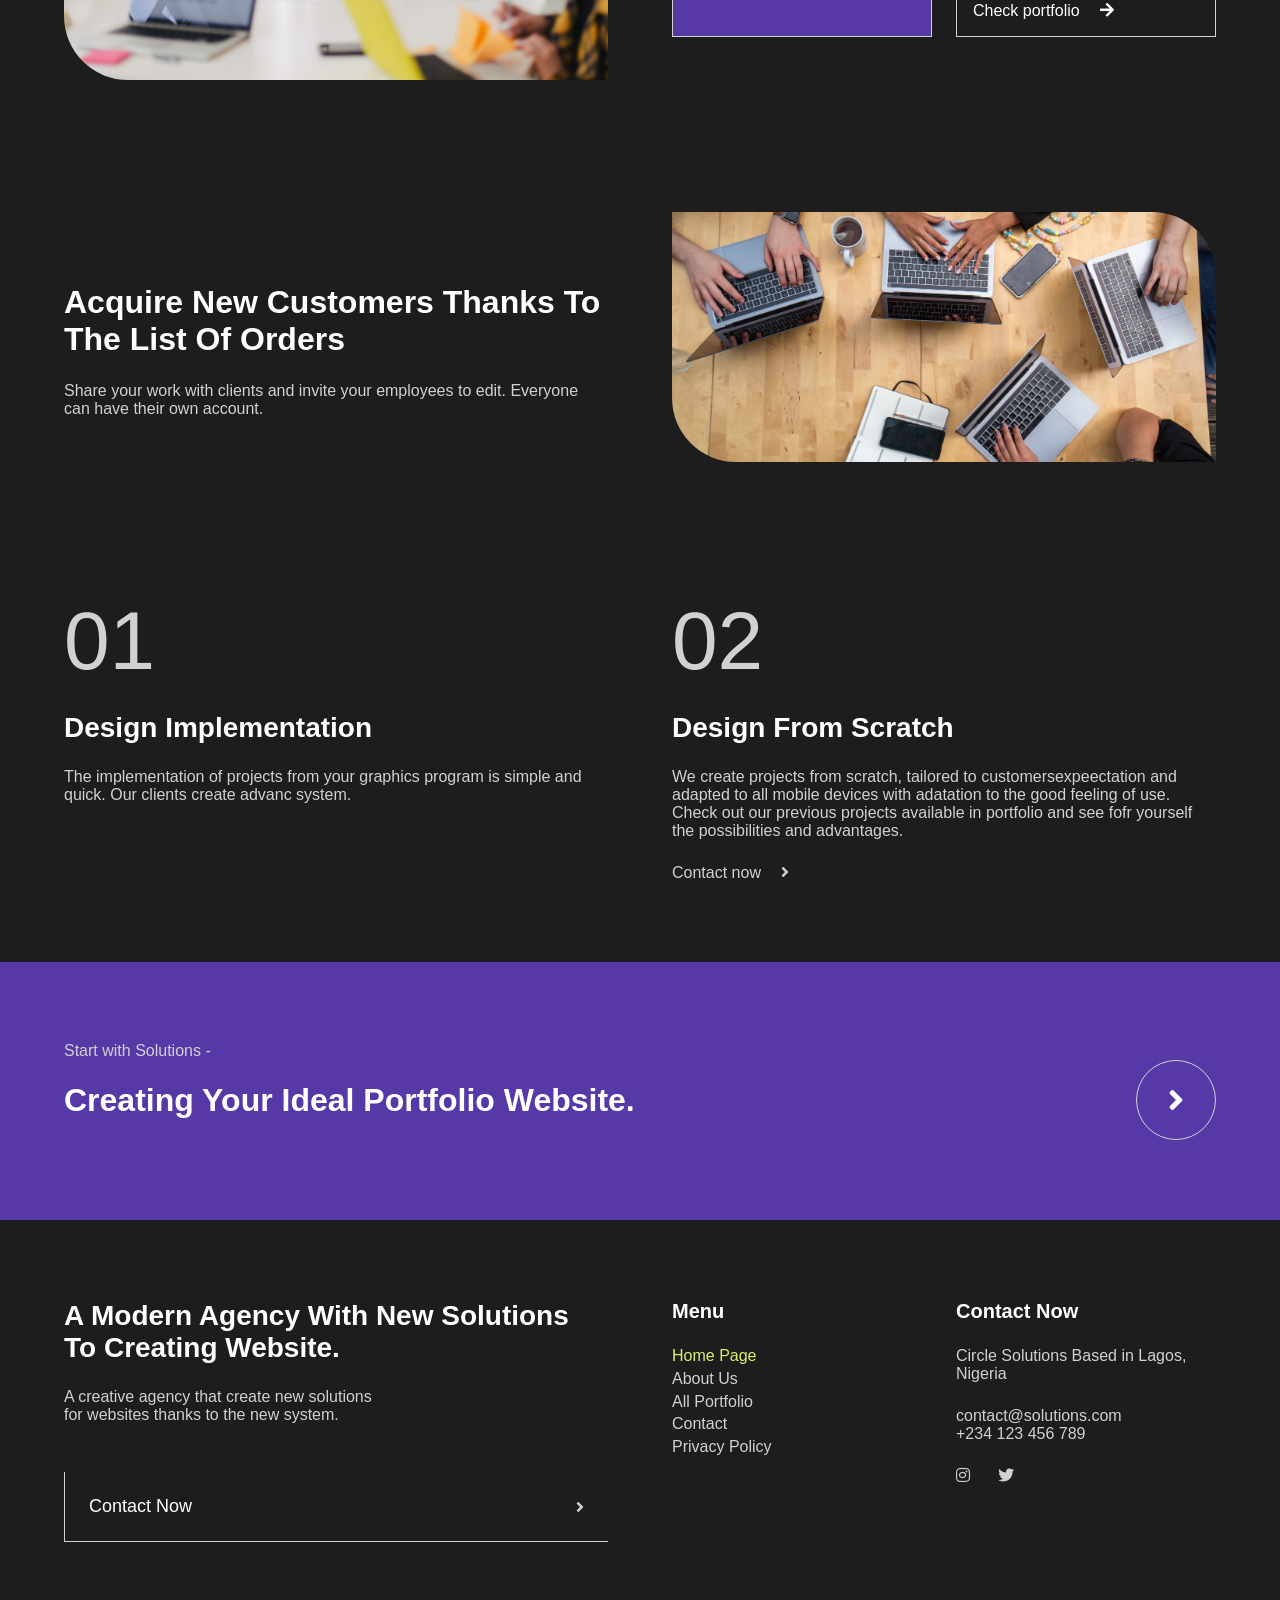
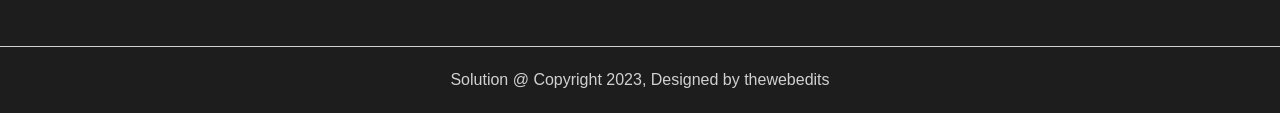
==== commit 344474a5: "Add files via upload" ====
--- a/index.html
+++ b/index.html
@@ -1,494 +1,228 @@
 <!DOCTYPE html>
 <html lang="en">
-<head>
-    <meta charset="UTF-8">
-    <meta http-equiv="X-UA-Compatible" content="IE=edge">
-    <meta name="viewport" content="width=device-width, initial-scale=1.0">
-    <meta name="description" content="Real Deal: Get the best house in the area right at your comfort zone">
-    <title>Demo07 | Real Estate Website</title>
-
-
-    <link rel="stylesheet" href="./css/all.css">
-
-    <!-- ========== Owl-Carousel ========== -->
-    <link rel="stylesheet" href="./css/owl.carousel.min.css">
-    <link rel="stylesheet" href="./css/owl.theme.default.min.css">
-    <!-- ========================================= -->
-    
-    <link rel="stylesheet" href="./css/styles.css">
-</head>
-<body>
-    
-    <!-- ========================================= -->
-    <!-- ========== header section open ========== -->
-    <!-- ========================================= -->
-    <section class="header">
+  <head>
+    <meta charset="UTF-8" />
+    <meta name="viewport" content="width=device-width, initial-scale=1.0" />
+    <title>Web Design Agency</title>
+
+    <link rel="stylesheet" href="css/styles.css" />
+    <link rel="stylesheet" href="css/all.css" />
+  </head>
+  <body>
+    <header>
+      <div class="container">
+        <div class="logo">thewebedits</div>
+
+        <nav>
+          <ul>
+            <li class="nav-link">Home</li>
+            <li class="nav-link">about</li>
+            <li class="nav-link">portfolio</li>
+            <li class="nav-link">our policy</li>
+            <li class="nav-link">contact</li>
+          </ul>
+        </nav>
+
+        <div class="socials">
+          <i class="fab fa-facebook"></i>
+          <i class="fab fa-twitter"></i>
+        </div>
+      </div>
+    </header>
+
+    <main>
+      <section class="hero">
         <div class="container">
-            <div class="logo"><a href="./index.html"><i class="fas fa-home"></i>Web<span>Edit</span></a></div>
-
-            <nav>
-                <ul class="nav-links">
-                    <li><a href="./index.html" class="active">home</a></li>
-                    <li><a href="./service.html">about</a></li>
-                    <li><a href="./property-listing.html">available properties</a></li>
-                    <li><a href="./contact.html">contact</a></li>
-                    <li class="cta">
-                        <a href="#" class="btn">get in touch</a>
-                        <a href="#" class="sign-up-btn btn-secondary">sign up</a>
-                    </li>
-                    <li class="socials">
-                        <a href=""><i class="fab fa-facebook"></i></a>
-                        <a href=""><i class="fab fa-instagram"></i></a>
-                        <a href=""><i class="fab fa-twitter"></i></a>
-                        <a href=""><i class="fab fa-whatsapp"></i></a>
-                    </li>
-                </ul>
-            </nav>
-    
-            <div class="menu">
-                <div class="bars">
-                    <div></div>
-                    <div></div>
-                    <div></div>
-                    <div></div>
+          <span>start with solutions <i class="fas fa-arrow-right"></i></span>
+          <h1>
+            build your great portfolio <br /><span>website</span> that stands
+            out.
+          </h1>
+          <p>
+            Studio is an interactive website builder for agencies, freelancers
+            and for everyone who loves design - Check out the solutions and
+            build your new website easily and quickly.
+          </p>
+          <div class="hero-img">
+            <img src="./assets/sigmund-Fa9b57hffnM-unsplash.jpg" alt="" />
+
+            <div class="dots">
+              <div></div>
+              <div></div>
+              <div></div>
+              <div></div>
+              <div></div>
+              <div></div>
+              <div></div>
+              <div></div>
+              <div></div>
+              <div></div>
+              <div></div>
+              <div></div>
+              <div></div>
+              <div></div>
+              <div></div>
+            </div>
+          </div>
+        </div>
+      </section>
+
+      <section class="about">
+        <div class="container">
+          <div class="left">
+            <span>About Agency</span>
+            <h2>use solution anywhere need</h2>
+            <p>
+              Create quickly and confortably without any programming knowlegde
+            </p>
+            <div class="about-img">
+              <img
+                src="./assets/jason-goodman-Oalh2MojUuk-unsplash.jpg"
+                alt=""
+              />
+            </div>
+          </div>
+          <div class="right">
+            <span class="number">93%</span>
+            <h3>optimized for quickly display</h3>
+            <p>
+              The latest measurements indicate the quick leading of pages in
+              accordance with the standards for positioning.
+            </p>
+            <div class="box">
+              <div class="box-p">
+                <div class="fl">
+                  <span>Dynamic function</span>
+                  <span>portfolio</span>
                 </div>
-
-                <i class="fas fa-times"></i>
-            </div>
-        </div>
-    </section>
-    <!-- ========================================= -->
-    <!-- ========== header section close ========= -->
-    <!-- ========================================= -->
-
-
-
-    <!-- ========================================= -->
-    <!-- ========== hero section open ========== -->
-    <!-- ========================================= -->
-    <section class="hero-section">
+                <h3>editor CMS</h3>
+                <p>
+                  Advance CMS for managing your own entries and writing artcles
+                  and portfolio.
+                </p>
+                <a href="#"
+                  >Start Discovery <i class="fas fa-arrow-right"></i
+                ></a>
+              </div>
+
+              <div class="box-s">
+                <div class="fl">
+                  <span>For beginners</span>
+                  <span>Experience</span>
+                </div>
+                <h3>without development</h3>
+                <p>
+                  Create sections for a site without any programming knowlegde.
+                  Basic design knowlegde is enough.
+                </p>
+                <a href="#"
+                  >Check portfolio <i class="fas fa-arrow-right"></i
+                ></a>
+              </div>
+            </div>
+          </div>
+        </div>
+        <div class="container second">
+          <div class="left">
+            <h2>acquire new customers thanks to the list of orders</h2>
+            <p>
+              Share your work with clients and invite your employees to edit.
+              Everyone can have their own account.
+            </p>
+          </div>
+          <div class="right">
+            <img
+              src="./assets/louise-viallesoubranne-5EhN4wbfvBc-unsplash.jpg"
+              alt=""
+            />
+          </div>
+        </div>
+
+        <div class="container third">
+          <div class="left">
+            <span class="number">01</span>
+            <h3>design implementation</h3>
+            <p>
+              The implementation of projects from your graphics program is
+              simple and quick. Our clients create advanc system.
+            </p>
+          </div>
+          <div class="right">
+            <span class="number">02</span>
+            <h3>design from scratch</h3>
+            <p>
+              We create projects from scratch, tailored to customersexpeectation
+              and adapted to all mobile devices with adatation to the good
+              feeling of use.
+            </p>
+            <div class="contact">
+              <span
+                >Check out our previous projects available in portfolio and see
+                fofr yourself the possibilities and advantages.</span
+              >
+
+              <div class="cta">
+                <a href="#">Contact now <i class="fas fa-angle-right"></i></a>
+              </div>
+            </div>
+          </div>
+        </div>
+      </section>
+
+      <section class="cta">
         <div class="container">
-            <div class="hero-content">
-                <p class="sub-head">making deals with ease</p>
-                <h1 class="headline">get the best house in the area right at your comfort zone</h1>
-                <p>All you need is to search through the listing property and with a click of a botton you will be step ahead to securing a property</p>
-                <div class="cta">
-                    <a href="./property-listing.html" class="btn">listing properties</a>
-                </div>
-            </div>
-        </div>
-    </section>
-    <!-- ========================================= -->
-    <!-- ========== hero section close ========= -->
-    <!-- ========================================= -->
-
-
-
-    <!-- ========================================= -->
-    <!-- ========== feature section open ========= -->
-    <!-- ========================================= -->
-    <section class="feature-section">
-        <div class="container">
-            <div class="features owl-theme owl-carousel">
-                <div class="feature">
-                    <img src="./assets/bed-8.png" alt="REAL DEAL IMAGE">
-                    <i class="fas fa-quote-left"></i>
-                    <p>Real estate cannot be lost or stolen, nor can it be carried away. Purchased with common sense, paid for in full, and managed with reasonable care, it is about the safest investment in the world.</p>
-                    <span><i>Franklin D. Roosevelt</i></span>
-                </div>
-                <div class="feature">
-                    <img src="./assets/living-room-8.png" alt="REAL DEAL IMAGE">
-                    <i class="fas fa-quote-left"></i>
-                    <p>Owning a home is a keystone of wealth…both financial affluence and emotional security.</p>
-                    <span><i>Suze Orman</i></span>
-                </div>
-                <div class="feature">
-                    <img src="./assets/kitchen-8.png" alt="REAL DEAL IMAGE">
-                    <i class="fas fa-quote-left"></i>
-                    <p>Ninety percent of all millionaires become so through owning real estate.</p>
-                    <span><i>Andrew Carnegie</i></span>
-                </div>
-            </div>
-        </div>
-    </section>
-    <!-- ========================================= -->
-    <!-- ========== feature section close ========= -->
-    <!-- ========================================= -->
-
-
-
-    <!-- ========================================= -->
-    <!-- ========== service section open ========== -->
-    <!-- ========================================= -->
-    <section class="service-section">
-        <div class="container">
-            <h1 class="heading">who are we</h1>
-            <div class="sec-1">
-                <div class="service-content">
-                    <p class="who-are-we">Simplicity is the key when it comes to finding a house. We help you find the right house for you at the comfort of your zone. 
-                        Finding a property you want to buy or rent can be hard and stressful, but never to worry because we make it easy for you to locate 
-                        the property of your choice just with the click of a button.</p>
-                    <p class="offer">We provide help on locating the right house for you and family. Check out the listing porperties presently in the area.</p>
-                    <a href="./service.html" class="btn check">learn more</a>
-                </div>
-                <div class="delivering">
-                    <div>
-                        <i class="fas fa-medal"></i>
-                        <p>simplicity</p>
-                    </div>
-                    <div>
-                        <i class="fas fa-check"></i>
-                        <p>trust</p>
-                    </div>
-                    <div>
-                        <i class="fas fa-cash-register"></i>
-                        <p>value</p>
-                    </div>
-                </div>
-            </div>
-            <div class="sec-2">
-                <div class="services owl-carousel owl-theme">
-                    <div class="service">
-                        <img src="./assets/deal.jpg" alt="REAL DEAL IMAGE">
-                        <p>Quality house for the best experience</p>
-                    </div>
-                    <div class="service">
-                        <img src="./assets/service-img-2.png" alt="REAL DEAL IMAGE">
-                        <p>Bringing the physical experience of finding a house into the digital space</p>
-                    </div>
-                    <div class="service">
-                        <img src="./assets/service-img-3.png" alt="REAL DEAL IMAGE">
-                        <p>Stress-free way to connect potential buyer and seller of real estate together</p>
-                    </div>
-                    <div class="service">
-                        <img src="./assets/service-img-4.png" alt="REAL DEAL IMAGE">
-                        <p>Providing our client with the best option posible</p>
-                    </div>
-                </div>
-            </div>
-        </div>
-
-        <div class="water-mark">
-            <div></div> <div></div> <div></div><div></div>
-            <div></div> <div></div> <div></div><div></div>
-            <div></div> <div></div> <div></div><div></div>
-            <div></div> <div></div> <div></div><div></div> 
-            <div></div> <div></div> <div></div><div></div>
-            <div></div> <div></div> <div></div><div></div>
-        </div>
-    </section>
-    <!-- ========================================= -->
-    <!-- ========== service section close ========= -->
-    <!-- ========================================= -->
-
-
-
-    <!-- ========================================= -->
-    <!-- ========== quick-guide section open ========= -->
-    <!-- ========================================= -->
-    <section class="guick-guide-section">
-        <div class="container">
-            <h1 class="heading">quick guide</h1>
-            <div class="guides">
-                <div class="blog">
-                    <h3>How to find the right house</h3>
-                    <p>Lorem ipsum dolor sit amet, consectetur adipisicing elit. Vero, similique. Lorem ipsum dolor sit amet.</p>
-                    <a href="#" class="btn">learn more</a>
-                </div>
-                <div class="blog">
-                    <h3>What to look out for before buying a house</h3>
-                    <p>Lorem ipsum dolor sit amet, consectetur adipisicing elit. Vero, similique. Lorem ipsum dolor sit amet.</p>
-                    <a href="#" class="btn">learn more</a>
-                </div>
-                <div class="blog">
-                    <h3>What document do i need as a house owner?</h3>
-                    <p>Lorem ipsum dolor sit amet, consectetur adipisicing elit. Vero, similique. Lorem ipsum dolor sit amet.</p>
-                    <a href="#" class="btn">learn more</a>
-                </div>
-                <div class="blog">
-                    <h3>Good land / Bad land</h3>
-                    <p>Lorem ipsum dolor sit amet, consectetur adipisicing elit. Vero, similique. Lorem ipsum dolor sit amet.</p>
-                    <a href="#" class="btn">learn more</a>
-                </div>
-            </div>
-        </div>
-    </section>
-    <!-- ========================================= -->
-    <!-- ========== quick-guide section close ========= -->
-    <!-- ========================================= -->
-
-
-
-    <!-- ========================================= -->
-    <!-- ========== feature section open ========= -->
-    <!-- ========================================= -->
-    <section class="feature-section">
-        <div class="container">
-            <div class="features owl-theme owl-carousel">
-                <div class="feature">
-                    <img src="./assets/living-room-9.png" alt="REAL DEAL IMAGE">
-                    <i class="fas fa-quote-left"></i>
-                    <p>Landlords grow rich in their sleep.</p>
-                    <span><i>John Stuart Mill</i></span>
-                </div>
-                <div class="feature">
-                    <img src="./assets/kitchen-9.png" alt="REAL DEAL IMAGE">
-                    <i class="fas fa-quote-left"></i>
-                    <p>Time is more valuable than money. You can get more money, but you cannot get more time.</p>
-                    <span><i>John Rohn</i></span>
-                </div>
-                <div class="feature">
-                    <img src="./assets/bed-9.png" alt="REAL DEAL IMAGE">
-                    <i class="fas fa-quote-left"></i>
-                    <p>I would give a thousand furlongs of sea for an acre of barren ground.</p>
-                    <span><i>Shakespeare</i></span>
-                </div>
-            </div>
-        </div>
-    </section>
-    <!-- ========================================= -->
-    <!-- ========== feature section close ========= -->
-    <!-- ========================================= -->
- 
-
-
-    <!-- ========================================= -->
-    <!-- ========== leatest section open ========= -->
-    <!-- ========================================= -->
-    <section class="leatest-property-section">
-        
-        <div class="container">
-            <h1 class="heading">leatest properties</h1>
-            <div class="properties owl-carousel owl-theme">
-                <div class="property">
-                    <div class="details">
-                        <h3 class="heading">what we offer</h3>
-                        <p class="property-details">We provide help on locating the right house for you and family. Check out the listing porperties presently in the area.</p>
-                        <div class="more-details">
-                            <div class="bedroom">
-                                <i class="fas fa-bed"></i>
-                                <p>3-bedroom</p>
-                            </div>
-                            <div class="bathroom">
-                                <i class="fas fa-bath"></i>
-                                <p>2-bathroom</p>
-                            </div>
-                            <div class="location">
-                                <i class="fas fa-map-marker-alt"></i>
-                                <p>Lagos, Nigeria.</p>
-                            </div>
-                            <div class="size">
-                                <i class="fas fa-ruler"></i>
-                                <p>200 square foot.</p>
-                            </div>
-                        </div>
-                        <a href="#" class="btn check">check</a>
-                    </div>
-                    <div class="property-image">
-                        <img src="./assets/building-1.png" alt="REAL DEAL IMAGE">
-                    </div>
-                </div>
-                <div class="property">
-                    <div class="details">
-                        <h3 class="heading">what we offer</h3>
-                        <p class="property-details">We provide help on locating the right house for you and family. Check out the listing porperties presently in the area.</p>
-                        <div class="more-details">
-                            <div class="bedroom">
-                                <i class="fas fa-bed"></i>
-                                <p>3-bedroom</p>
-                            </div>
-                            <div class="bathroom">
-                                <i class="fas fa-bath"></i>
-                                <p>2-bathroom</p>
-                            </div>
-                            <div class="location">
-                                <i class="fas fa-map-marker-alt"></i>
-                                <p>Lagos, Nigeria.</p>
-                            </div>
-                            <div class="size">
-                                <i class="fas fa-ruler"></i>
-                                <p>200 square foot.</p>
-                            </div>
-                        </div>
-                        <a href="#" class="btn check">check</a>
-                    </div>
-                    <div class="property-image">
-                        <img src="./assets/building-2.png" alt="REAL DEAL IMAGE">
-                    </div>
-                </div>
-                <div class="property">
-                    <div class="details">
-                        <h3 class="heading">what we offer</h3>
-                        <p class="property-details">We provide help on locating the right house for you and family. Check out the listing porperties presently in the area.</p>
-                        <div class="more-details">
-                            <div class="bedroom">
-                                <i class="fas fa-bed"></i>
-                                <p>3-bedroom</p>
-                            </div>
-                            <div class="bathroom">
-                                <i class="fas fa-bath"></i>
-                                <p>2-bathroom</p>
-                            </div>
-                            <div class="location">
-                                <i class="fas fa-map-marker-alt"></i>
-                                <p>Lagos, Nigeria.</p>
-                            </div>
-                            <div class="size">
-                                <i class="fas fa-ruler"></i>
-                                <p>200 square foot.</p>
-                            </div>
-                        </div>
-                        <a href="#" class="btn check">check</a>
-                    </div>
-                    <div class="property-image">
-                        <img src="./assets/building-3.png" alt="REAL DEAL IMAGE">
-                    </div>
-                </div>
-                <div class="property">
-                    <div class="details">
-                        <h3 class="heading">what we offer</h3>
-                        <p class="property-details">We provide help on locating the right house for you and family. Check out the listing porperties presently in the area.</p>
-                        <div class="more-details">
-                            <div class="bedroom">
-                                <i class="fas fa-bed"></i>
-                                <p>3-bedroom</p>
-                            </div>
-                            <div class="bathroom">
-                                <i class="fas fa-bath"></i>
-                                <p>2-bathroom</p>
-                            </div>
-                            <div class="location">
-                                <i class="fas fa-map-marker-alt"></i>
-                                <p>Lagos, Nigeria.</p>
-                            </div>
-                            <div class="size">
-                                <i class="fas fa-ruler"></i>
-                                <p>200 square foot.</p>
-                            </div>
-                        </div>
-                        <a href="#" class="btn check">check</a>
-                    </div>
-                    <div class="property-image">
-                        <img src="./assets/living-room-1.png" alt="REAL DEAL IMAGE">
-                    </div>
-                </div>
-            </div>
-
-            
-        </div>
-    </section>
-    <!-- ========================================= -->
-    <!-- ========== leatest section close ========= -->
-    <!-- ========================================= -->
-
-
-
-
-    <!-- =============================================== -->
-    <!-- ========== testimonials section close ========= -->
-    <!-- =============================================== -->
-    <section class="testimonials-section">
-        <div class="container">
-            <h1 class="heading">testimonials</h1>
-            <div class="testimonies">
-                <div class="testimonial-card">
-                    <div class="image">
-                        <img src="./assets/person-smilling-1.png" alt="REAL DEAL IMAGE">
-                    </div>
-                    <div class="testi-content">
-                        <h4 class="name">AJ</h4>
-                        <p class="testi">Lorem ipsum dolor sit amet consectetur adipisicing elit. Consequatur quas aspernatur dolores ab harum.</p>
-                    </div>
-                </div>
-                <div class="testimonial-card">
-                    <div class="image">
-                        <img src="./assets/person-smilling-2.png" alt="REAL DEAL IMAGE">
-                    </div>
-                    <div class="testi-content">
-                        <h4 class="name">AJ</h4>
-                        <p class="testi">Lorem ipsum dolor sit amet consectetur adipisicing elit. Consequatur quas aspernatur dolores ab harum.</p>
-                    </div>
-                </div>
-                <div class="testimonial-card">
-                    <div class="image">
-                        <img src="./assets/person-smilling-3.png" alt="REAL DEAL IMAGE">
-                    </div>
-                    <div class="testi-content">
-                        <h4 class="name">AJ</h4>
-                        <p class="testi">Lorem ipsum dolor sit amet consectetur adipisicing elit. Consequatur quas aspernatur dolores ab harum.</p>
-                    </div>
-                </div>
-            </div>
-        </div>
-    </section>
-    <!-- =============================================== -->
-    <!-- ========== testimonials section close ========= -->
-    <!-- =============================================== -->
-
-
-
-
-    <!-- =============================================== -->
-    <!-- ========== tags section open ========= -->
-    <!-- =============================================== -->
-    <section class="tag-section">
-        <div class="container">
-            <h1 class="heading">tags</h1>
-            <div class="tags">
-                <div class="tag">real estate</div>
-                <div class="tag">family house</div>
-                <div class="tag">apartment</div>
-                <div class="tag">duplex</div>
-                <div class="tag">estate</div>
-                <div class="tag">millenial</div>
-            </div>
-        </div>
-    </section>
-    <!-- =============================================== -->
-    <!-- ========== tags section close ========= -->
-    <!-- =============================================== -->
-
-
-
-
-
-    <!-- =============================================== -->
-    <!-- ============= footer section open ============ -->
-    <!-- =============================================== -->
-    <section class="footer-section">
-        <div class="container">
-            <div class="quick-links">
-                <li><a href="./index.html">home</a></li>
-                <li><a href="./service.html">about</a></li>
-                <li><a href="./property-listing.html">available property</a></li>
-                <li><a href="./articles.html">articles</a></li>
-                <li><a href="./contact.html">contact</a></li>
-                <li class="social-links">
-                    <a href="#"><i class="fab fa-facebook"></i></a>
-                    <a href="#"><i class="fab fa-twitter"></i></a>
-                    <a href="#"><i class="fab fa-instagram"></i></a>
-                </li>
-            </div>
-            <div class="copyright">
-                <p>Copyright 2022 Created by WEBEDIT, designed by aj.tolulope</p>
-            </div>
-        </div>
-    </section>
-    <!-- =============================================== -->
-    <!-- ============= footer section close ============ -->
-    <!-- =============================================== -->
-
-
-
-
-
-    
-    <!-- Jquery Library file -->
-    <script src="./js/Jquery3.4.1.min.js"></script>
-
-    <!-- --------- Owl-Carousel js ----------------- -->
-    <script src="./js/owl.carousel.min.js"></script>
-
-    <script src="./js/main.js"></script>
-</body>
-</html>+          <span>Start with Solutions -</span>
+          <h2>
+            creating your ideal portfolio website.
+            <div class="cb"><i class="fas fa-angle-right"></i></div>
+          </h2>
+        </div>
+      </section>
+    </main>
+
+    <footer>
+      <div class="container">
+        <section class="contact">
+          <h3>a modern agency with new solutions to creating website.</h3>
+          <p>
+            A creative agency that create new solutions <br />
+            for websites thanks to the new system.
+          </p>
+          <div class="contact-cta">
+            <span>contact now</span>
+            <i class="fas fa-angle-right"></i>
+          </div>
+        </section>
+        <section class="mc">
+          <div class="menu">
+            <h4>menu</h4>
+            <ul>
+              <li>home page</li>
+              <li>about us</li>
+              <li>all portfolio</li>
+              <li>contact</li>
+              <li>privacy policy</li>
+            </ul>
+          </div>
+
+          <div class="address">
+            <h4>contact now</h4>
+            <p>Circle Solutions Based in Lagos, Nigeria</p>
+            <p>
+              contact@solutions.com <br />
+              +234 123 456 789
+            </p>
+            <div class="socials">
+              <i class="fab fa-instagram"></i>
+              <i class="fab fa-twitter"></i>
+            </div>
+          </div>
+        </section>
+      </div>
+      <div class="copyright">
+        <p>Solution @ Copyright 2023, Designed by thewebedits</p>
+      </div>
+    </footer>
+    <script src=""></script>
+  </body>
+</html>
--- a/css/styles.css
+++ b/css/styles.css
@@ -1,1397 +1,345 @@
-@import url(../css/fonts.css);
 * {
   margin: 0;
   padding: 0;
-  -webkit-box-sizing: border-box;
-          box-sizing: border-box;
-  outline: none;
+  box-sizing: border-box;
   list-style-type: none;
   text-decoration: none;
-  /* border: .5px solid #ff5e5e; */
 }
 
 :root {
-  --primary-color: #ff5e5e;
-  --background-grey: #666;
-  --background-light-grey: #999;
-  --background-white: #fff;
-  --font-color: #fff;
-  --font-light: #d3d3d3;
-  --container-bg: 75%;
-  --container-md: 80%;
-  --container-sm: 85%;
-  --transition: all .3s ease-in-out;
-  /*      theme font-family   */
-  --Abel: 'Abel', cursive;
-}
-
-html {
-  scroll-behavior: smooth;
+  --primary-color: #ddef69;
+  --secondary-color: #5639a7;
+  --font-color: #d3d0d0;
+  --font-w-color: #fff;
+  --bg-color: #1d1d1d;
+  --spacing: 1.5rem;
+  --s1: 1rem;
+  --s2: 2rem;
+  --s3: 3rem;
+  --s4: 4rem;
+  --transition: all 0.4s ease;
+  --border: 1px solid var(--font-color);
 }
 
 body {
-  font-family: var(--Abel);
+  background-color: var(--bg-color);
   color: var(--font-color);
-  background: var(--background-grey);
-  overflow-x: hidden;
-}
-
-body.hide-scroll {
-  overflow-y: hidden;
+  font-family: "Segoe UI", Tahoma, Geneva, Verdana, sans-serif;
+}
+
+h1,
+h2,
+h3,
+h4 {
+  text-transform: capitalize;
+  color: var(--font-w-color);
+}
+
+h1 {
+  font-size: 54px;
+}
+
+h2 {
+  font-size: 32px;
+}
+
+h3 {
+  font-size: 28px;
+}
+
+h4 {
+  font-size: 20px;
+}
+
+p {
+  color: var(--font-color);
 }
 
 section {
+  padding-block: 5rem;
+}
+
+.container {
+  width: 90%;
+  margin: 0 auto;
+}
+
+img {
   width: 100%;
-  padding: 4rem 0;
-}
-
-.container {
-  width: var(--container-sm);
-  margin: 0 auto;
-}
-
-.btn {
-  padding: .5rem 1.5rem;
-  margin: .5rem 0;
-  color: var(--font-white);
-  background: var(--primary-color);
-  text-transform: uppercase;
-}
-
-.btn:hover {
-  opacity: .6;
-}
-
-.btn-secondary {
-  padding: .5rem 1.5rem;
-  margin: .5rem 0;
-  color: var(--primary-color);
-  background: var(--background-white);
-  text-transform: uppercase;
-  border: 1px solid var(--primary-color);
-}
-
-.btn-secondary:hover {
-  opacity: .6;
-  color: var(--font-white);
-  background: var(--primary-color);
-}
-
-.heading {
-  color: var(--font-color);
-  text-transform: uppercase;
-  padding-left: .5rem;
-  border-left: 5px solid var(--primary-color);
-}
-
-h1.heading {
-  font-size: 2.5rem;
-  margin-bottom: 3rem;
-}
-
-h3.heading {
-  font-size: 1.5rem;
-}
-
-/* ========== header section open ========== */
-.header {
-  padding: 0;
-  padding: 1rem 0;
-  position: fixed;
-  -webkit-transition: var(--transition);
-  transition: var(--transition);
-  z-index: 999;
-}
-
-.header .container {
-  display: -webkit-box;
-  display: -ms-flexbox;
-  display: flex;
-  -webkit-box-pack: justify;
-      -ms-flex-pack: justify;
-          justify-content: space-between;
-  -webkit-box-align: center;
-      -ms-flex-align: center;
-          align-items: center;
-}
-
-.header .container .logo {
-  padding: .5rem 1rem;
-  font-weight: 700;
-  background: var(--background-white);
-}
-
-.header .container .logo a {
-  color: var(--background-grey);
-}
-
-.header .container .logo span {
-  color: var(--primary-color);
-  cursor: pointer;
-}
-
-.header .container nav .nav-links {
-  display: -webkit-box;
-  display: -ms-flexbox;
-  display: flex;
-  gap: 1rem;
-}
-
-.header .container nav .nav-links li a {
-  text-transform: uppercase;
-  color: var(--font-color);
-  -webkit-transition: var(--transition);
-  transition: var(--transition);
-  font-size: 1.2rem;
-}
-
-.header .container nav .nav-links li a.active {
-  border-bottom: 1px solid var(--primary-color);
-}
-
-.header .container nav .nav-links li a:hover {
-  color: var(--primary-color);
-}
-
-.header .container nav .nav-links li.cta a:hover {
-  color: var(--font-color);
-}
-
-.header .container nav .nav-links li.cta .sign-up-btn {
-  color: var(--primary-color);
-}
-
-.header .container nav .nav-links li.socials a {
-  margin-left: .3rem;
-}
-
-.header .container .menu {
-  display: none;
-}
-
-/* ========== header section close ========== */
-/* ========== hero section open ========== */
-.hero-section {
-  height: 100vh;
-  background: url(../assets/hero-img.png);
-  background-position: center;
-  background-repeat: no-repeat;
-  background-size: cover;
-  display: -webkit-box;
-  display: -ms-flexbox;
-  display: flex;
-  -webkit-box-align: center;
-      -ms-flex-align: center;
-          align-items: center;
-}
-
-.hero-section .container {
-  text-align: center;
-}
-
-.hero-section .container .hero-content {
-  padding: 1.5rem 0;
-  background: rgba(0, 0, 0, 0.4);
-}
-
-.hero-section .container .hero-content h1,
-.hero-section .container .hero-content .sub-head {
-  text-transform: capitalize;
-  margin-bottom: .8rem;
-}
-
-.hero-section .container .hero-content h1 {
-  border: 1px solid #ff5e5e;
-  padding: .5rem 5rem;
-  font-size: 3rem;
-}
-
-.hero-section .container .hero-content p:not(.sub-head) {
-  font-size: 1.2rem;
-  margin-bottom: 2rem;
-  padding: 0 1rem;
-}
-
-/* ========== hero section close ========== */
-/* ========== feature section open ========== */
-.feature-section .container {
-  background: rgba(0, 0, 0, 0.3);
-  border-radius: 1rem 0 1rem 0;
-  padding: 2rem;
-}
-
-.feature-section .container .features .feature {
-  margin: 0 1rem 1rem 0;
-  padding: 1.5rem;
-  height: 250px;
-  border: 1px solid var(--font-light);
-  border-radius: 1rem 0 1rem 0;
-  display: -ms-grid;
-  display: grid;
-  place-items: center;
-  position: relative;
-  overflow: hidden;
-  z-index: 1;
-}
-
-.feature-section .container .features .feature:before {
-  content: '';
-  position: absolute;
-  top: 0;
-  left: 0;
-  width: 100%;
-  height: 100%;
-  background: rgba(0, 0, 0, 0.7);
-  z-index: 2;
-}
-
-.feature-section .container .features .feature img {
-  position: absolute;
-  top: 0;
-  left: 0;
-  width: 100%;
-  height: 100%;
-  border-radius: 1rem 0 1rem 0;
+  height: 450px;
   -o-object-fit: cover;
      object-fit: cover;
-  -webkit-transition: var(--transition);
-  transition: var(--transition);
+  border-top-right-radius: 64px;
+  border-bottom-left-radius: 64px;
+}
+
+header {
+  border-bottom: var(--border);
+}
+header .container {
+  display: flex;
+  align-items: center;
+  justify-content: space-between;
+  padding-block: var(--spacing);
+}
+header .container ul {
+  display: flex;
+  align-items: center;
+  gap: calc(0.5 * var(--s1));
+  list-style: none;
+}
+header .container ul li {
+  text-transform: capitalize;
+  cursor: pointer;
+}
+header .container ul li:hover {
+  color: var(--font-w-color);
+}
+
+section.hero {
+  text-align: center;
+}
+section.hero .container > span {
+  display: flex;
+  align-items: center;
+  justify-content: center;
+  gap: var(--spacing);
+}
+section.hero .container h1 {
+  margin: var(--spacing) 0 3rem;
+}
+section.hero .container h1 span {
+  color: var(--primary-color);
+}
+section.hero .container p {
+  width: 40%;
+  margin: 0 auto;
+}
+section.hero .container .hero-img {
+  margin-top: 3rem;
+  position: relative;
+}
+section.hero .container .hero-img img {
+  border: 3px solid var(--font-color);
+}
+section.hero .container .hero-img::after, section.hero .container .hero-img::before {
+  position: absolute;
+  content: "";
+  border-radius: 100%;
   z-index: 1;
 }
-
-.feature-section .container .features .feature:hover img {
-  -webkit-transform: scale(1.3);
-          transform: scale(1.3);
-}
-
-.feature-section .container .features .feature i.fa-quote-left {
-  font-size: 2rem;
-  text-align: center;
-  color: var(--primary-color);
-}
-
-.feature-section .container .features .feature p {
-  text-align: center;
-}
-
-.feature-section .container .features .feature span i {
-  font-size: .8rem;
-  float: right;
-}
-
-.feature-section .container .features .feature i,
-.feature-section .container .features .feature p,
-.feature-section .container .features .feature span {
-  z-index: 2;
-}
-
-.feature-section .container .owl-nav {
-  display: none;
-}
-
-/* ========== feature section close ========== */
-/* ========== service section open ========== */
-.service-section {
-  position: relative;
-}
-
-.service-section .water-mark {
+section.hero .container .hero-img::after {
+  top: -40px;
+  left: 75%;
+  width: 100px;
+  height: 100px;
+  border: 5px solid var(--primary-color);
+  background-color: transparent;
+}
+section.hero .container .hero-img::before {
+  top: 75%;
+  left: -30px;
+  width: 60px;
+  height: 60px;
+  background-color: var(--primary-color);
+}
+section.hero .container .hero-img .dots {
   position: absolute;
-  top: 0;
-  right: 0;
-  display: -ms-grid;
-  display: grid;
-  -ms-grid-columns: 1fr 1fr 1fr 1fr;
-      grid-template-columns: 1fr 1fr 1fr 1fr;
-  opacity: .2;
+  top: -50px;
+  left: -60px;
+  display: grid;
+  grid-template-columns: repeat(5, 1fr);
+  gap: 1.3rem;
   z-index: -1;
 }
-
-.service-section .water-mark:after {
-  content: '';
-  position: absolute;
-  top: 0;
-  left: 0;
-  width: 5rem;
-  height: 100%;
-  background: -webkit-gradient(linear, left top, right top, from(var(--background-grey)), color-stop(rgba(0, 0, 0, 0.1)), to(rgba(0, 0, 0, 0.01)));
-  background: linear-gradient(to right, var(--background-grey), rgba(0, 0, 0, 0.1), rgba(0, 0, 0, 0.01));
-}
-
-.service-section .water-mark:before {
-  content: '';
-  position: absolute;
-  top: 0;
-  right: 0;
+section.hero .container .hero-img .dots div {
+  width: 20px;
+  height: 20px;
+  border-radius: 100%;
+  background-color: var(--font-color);
+}
+
+section.about .container {
+  display: grid;
+  grid-template-columns: 1fr 1fr;
+  gap: var(--s4);
+}
+section.about .container h2,
+section.about .container h3 {
+  margin-block: var(--spacing);
+}
+section.about .container .number {
+  font-size: 82px;
+}
+section.about .container .about-img {
+  margin-top: var(--s2);
+}
+section.about .container .box {
+  display: grid;
+  grid-template-columns: 1fr 1fr;
+  gap: var(--spacing);
+  margin-top: var(--s3);
+  color: var(--font-w-color);
+}
+section.about .container .box > div {
+  border: var(--border);
+  padding: var(--s1);
+}
+section.about .container .box > div a {
+  color: var(--font-w-color);
+  margin-top: 3rem;
+  display: inline-block;
+}
+section.about .container .box > div a i {
+  margin-left: var(--s1);
+  transition: all 0.3s ease-in;
+}
+section.about .container .box > div a:hover {
+  text-decoration: underline;
+}
+section.about .container .box > div a:hover i {
+  margin-left: var(--spacing);
+}
+section.about .container .box > div.box-p {
+  background-color: var(--secondary-color);
+}
+section.about .container.second {
+  display: grid;
+  grid-template-columns: 1fr 1fr;
+  align-items: center;
+  gap: var(--s4);
+  margin-top: 8rem;
+}
+section.about .container.second .right img {
+  height: 250px;
   width: 100%;
-  height: 5rem;
-  background: -webkit-gradient(linear, left top, left bottom, from(var(--background-grey)), color-stop(rgba(0, 0, 0, 0.1)), to(rgba(0, 0, 0, 0.01)));
-  background: linear-gradient(to bottom, var(--background-grey), rgba(0, 0, 0, 0.1), rgba(0, 0, 0, 0.01));
-}
-
-.service-section .water-mark div {
-  width: 3rem;
-  height: 3rem;
-  border: 0.5px solid var(--primary-color);
-  border-bottom: none;
-}
-
-.service-section .sec-1 {
-  display: -ms-grid;
-  display: grid;
-  -ms-grid-columns: 2.5fr 1fr;
-      grid-template-columns: 2.5fr 1fr;
-  gap: 5rem;
-  margin-bottom: 2rem;
-}
-
-.service-section .sec-1 p {
-  line-height: 1.4;
-  margin-bottom: 1rem;
-}
-
-.service-section .sec-1 .delivering div {
-  display: -webkit-box;
-  display: -ms-flexbox;
-  display: flex;
-  -webkit-box-align: center;
-      -ms-flex-align: center;
-          align-items: center;
-  padding: 1rem 0;
-}
-
-.service-section .sec-1 .delivering div:not(:nth-child(3)) {
-  border-bottom: 1px solid var(--font-light);
-}
-
-.service-section .sec-1 .delivering div:nth-child(1) {
-  padding-top: 0;
-}
-
-.service-section .sec-1 .delivering div i {
-  margin-right: 1rem;
-  color: var(--primary-color);
-  padding: .5rem;
-  border-radius: 50%;
-  background: rgba(255, 35, 35, 0.1);
-}
-
-.service-section .sec-1 .delivering div p {
-  text-transform: capitalize;
-  font: 13px;
-  color: var(--font-light);
-}
-
-.service-section .sec-2 .services {
-  margin: 4rem 0;
-}
-
-.service-section .sec-2 .services .service {
-  margin: 0 1rem 1rem 0;
-  height: 250px;
-  border: 1px solid var(--font-light);
-  border-radius: 1rem 0 1rem 0;
-  display: -ms-grid;
-  display: grid;
-  place-items: center;
-  text-align: center;
-  padding: 1.5rem;
-  position: relative;
-  overflow: hidden;
-  z-index: 1;
-}
-
-.service-section .sec-2 .services .service:before {
-  content: '';
-  position: absolute;
-  top: 0;
-  left: 0;
-  width: 100%;
-  height: 100%;
-  background: rgba(0, 0, 0, 0.7);
-  z-index: 2;
-}
-
-.service-section .sec-2 .services .service img {
-  position: absolute;
-  top: 0;
-  left: 0;
-  width: 100%;
-  height: 100%;
-  border-radius: 1rem 0 1rem 0;
   -o-object-fit: cover;
      object-fit: cover;
-  -webkit-transition: var(--transition);
+}
+section.about .container.third {
+  display: grid;
+  grid-template-columns: 1fr 1fr;
+  gap: var(--s4);
+  margin-top: 8rem;
+}
+section.about .container.third .right .cta {
+  margin-top: var(--spacing);
+}
+section.about .container.third .right .cta a {
+  color: var(--font-color);
+  align-items: center;
+}
+section.about .container.third .right .cta a i {
+  margin-left: var(--s1);
+  transition: all 0.4s ease;
+}
+section.about .container.third .right .cta a:hover {
+  text-decoration: underline;
+  color: var(--font-w-color);
+}
+section.about .container.third .right .cta a:hover i {
+  margin-left: var(--spacing);
+}
+
+section.cta {
+  background-color: var(--secondary-color);
+}
+section.cta h2 {
+  display: flex;
+  align-items: center;
+  justify-content: space-between;
+}
+section.cta h2 .cb {
+  display: grid;
+  place-content: center;
+  width: 80px;
+  height: 80px;
+  border: var(--border);
+  border-radius: 100%;
+  cursor: pointer;
+}
+section.cta h2 .cb i {
   transition: var(--transition);
-  z-index: 1;
-}
-
-.service-section .sec-2 .services .service:hover img {
-  -webkit-transform: scale(1.3);
-          transform: scale(1.3);
-}
-
-.service-section .sec-2 .services .service p {
-  z-index: 2;
-}
-
-.service-section .sec-2 .owl-nav {
-  text-align: right;
-  margin: 0;
-}
-
-.service-section .sec-2 .owl-nav .owl-nav-next,
-.service-section .sec-2 .owl-nav .owl-nav-prev {
-  background: transparent;
-  margin: 0;
-}
-
-.service-section .sec-2 .owl-nav .owl-nav-next i,
-.service-section .sec-2 .owl-nav .owl-nav-prev i {
-  font-size: 2rem;
+}
+section.cta h2 .cb:hover i {
+  transform: rotate(-90deg);
+}
+
+footer .container {
+  display: grid;
+  grid-template-columns: 1fr 1fr;
+  gap: var(--s4);
+}
+footer .container section.contact h3 {
+  margin-bottom: var(--spacing);
+}
+footer .container section.contact .contact-cta {
+  margin-top: var(--s3);
+  border-left: var(--border);
+  border-bottom: var(--border);
+  padding: var(--spacing);
+  display: flex;
+  align-items: center;
+  justify-content: space-between;
+}
+footer .container section.contact .contact-cta span {
+  font-size: 18px;
+  text-transform: capitalize;
+  color: var(--font-w-color);
+}
+footer .container section.mc {
+  display: grid;
+  grid-template-columns: 1fr 1fr;
+  gap: var(--spacing);
+}
+footer .container section.mc h4,
+footer .container section.mc p {
+  margin-bottom: var(--spacing);
+}
+footer .container section.mc li {
+  margin-bottom: calc(0.2 * var(--spacing));
+  text-transform: capitalize;
+  cursor: pointer;
+}
+footer .container section.mc li:first-child {
   color: var(--primary-color);
 }
-
-/* ========== service section close ========== */
-/* ========== quick-guide section open ========== */
-.guick-guide-section {
-  border-top: 1px solid var(--font-light);
-  border-bottom: 1px solid var(--font-light);
-  background: rgba(0, 0, 0, 0.3);
-}
-
-.guick-guide-section .guides {
-  display: -ms-grid;
-  display: grid;
-  -ms-grid-columns: 1fr 1fr;
-      grid-template-columns: 1fr 1fr;
-  gap: 3rem;
-}
-
-.guick-guide-section .guides:nth-child(1) {
-  border-top: 1px solid var(--font-light);
-}
-
-.guick-guide-section .guides .blog {
-  padding: 1rem 0 1.5rem;
-  border-bottom: 1px solid var(--font-light);
-}
-
-.guick-guide-section .guides .blog h3 {
-  border-left: 0.3rem solid var(--primary-color);
-  padding-left: .5rem;
-  text-transform: capitalize;
-}
-
-.guick-guide-section .guides .blog p {
-  padding: 1rem 0 2rem;
-}
-
-/* ========== quick-guide section close ========== */
-/* ========== leatest section open ========== */
-.leatest-property-section .container {
-  margin-top: 2rem;
-}
-
-.leatest-property-section .container .properties .property {
-  margin: 0 1rem 1rem 0;
-}
-
-.leatest-property-section .container .properties .property .details {
-  margin-bottom: 1.5rem;
-}
-
-.leatest-property-section .container .properties .property .details .property-details {
-  margin: 1rem 0;
-}
-
-.leatest-property-section .container .properties .property .details .more-details {
-  margin-bottom: 1.5rem;
-}
-
-.leatest-property-section .container .properties .property .details .more-details div {
-  display: -webkit-box;
-  display: -ms-flexbox;
-  display: flex;
-  -webkit-box-align: center;
-      -ms-flex-align: center;
-          align-items: center;
-  margin-bottom: 1rem;
-  border: 1px solid #777;
-}
-
-.leatest-property-section .container .properties .property .details .more-details div i {
-  margin-right: 1rem;
-}
-
-.leatest-property-section .container .properties .property .property-image {
-  width: 100%;
-  height: 250px;
-  border: 1px solid var(--font-light);
-  border-radius: 1rem 0 1rem 0;
-  overflow: hidden;
-  position: relative;
-}
-
-.leatest-property-section .container .properties .property .property-image img {
-  position: absolute;
-  width: 100%;
-  height: 100%;
-  border-radius: 1rem 0 1rem 0;
-  -o-object-fit: cover;
-     object-fit: cover;
-  cursor: pointer;
-  -webkit-transition: var(--transition);
-  transition: var(--transition);
-}
-
-.leatest-property-section .container .properties .property .property-image:hover img {
-  -webkit-transform: scale(1.3);
-          transform: scale(1.3);
-}
-
-.leatest-property-section .container .properties .property .property-image .sold,
-.leatest-property-section .container .properties .property .property-image .for-sale,
-.leatest-property-section .container .properties .property .property-image .for-rent {
-  position: absolute;
-  right: 0;
-  top: 0;
-  padding: .5rem;
-  display: inline-block;
-  text-transform: uppercase;
-  background: var(--primary-color);
-  color: var(--font-color);
-  border: 1px solid #777;
-}
-
-.leatest-property-section .container .owl-nav {
-  text-align: right;
-  margin: 0;
-}
-
-.leatest-property-section .container .owl-nav .owl-nav-next,
-.leatest-property-section .container .owl-nav .owl-nav-prev {
-  background: transparent;
-  margin: 0;
-}
-
-.leatest-property-section .container .owl-nav .owl-nav-next i,
-.leatest-property-section .container .owl-nav .owl-nav-prev i {
-  font-size: 2rem;
-  color: var(--primary-color);
-}
-
-/* ========== leatest section close ========== */
-/* ========== testimonials section open ========== */
-.testimonials-section .container {
-  width: 70%;
-}
-
-.testimonials-section .container .testimonies {
-  display: -ms-grid;
-  display: grid;
-  -ms-grid-columns: 1fr 1fr 1fr;
-      grid-template-columns: 1fr 1fr 1fr;
-  gap: 1rem;
-}
-
-.testimonials-section .container .testimonies .testimonial-card {
-  border: 1px solid var(--font-light);
-  border-radius: 1rem 0 1rem 0;
-}
-
-.testimonials-section .container .testimonies .testimonial-card .image {
-  display: -ms-grid;
-  display: grid;
-  place-content: center;
-  border-bottom-left-radius: 1rem;
-  border-top-left-radius: 1rem;
-  background: rgba(0, 0, 0, 0.2);
-  position: relative;
-}
-
-.testimonials-section .container .testimonies .testimonial-card .image:before, .testimonials-section .container .testimonies .testimonial-card .image:after {
-  content: '';
-  position: absolute;
-  width: 2rem;
-  height: 2rem;
-  bottom: -2rem;
-  right: 0;
-  background: rgba(0, 0, 0, 0.2);
-}
-
-.testimonials-section .container .testimonies .testimonial-card .image:after {
-  border-top-right-radius: 1rem;
-  background: var(--background-grey);
-}
-
-.testimonials-section .container .testimonies .testimonial-card .image img {
-  width: 120px;
-  height: 120px;
-  margin: 2rem;
-  border-radius: 50%;
-  border: 2px solid var(--font-light);
-  -o-object-fit: cover;
-     object-fit: cover;
-}
-
-.testimonials-section .container .testimonies .testimonial-card .testi-content {
+footer .container section.mc li:hover {
+  color: var(--font-w-color);
+}
+footer .container section.mc .address i {
+  margin-right: var(--spacing);
+}
+footer .copyright {
+  margin-block: var(--spacing);
+  border-top: var(--border);
+  padding-top: var(--spacing);
   text-align: center;
-  padding: 2rem;
-}
-
-.testimonials-section .container .testimonies .testimonial-card .testi-content .name {
-  display: inline-block;
-  margin-bottom: 1rem;
-  border-left: 3px solid var(--primary-color);
-  border-right: 3px solid var(--primary-color);
-  padding: 0 10px;
-}
-
-/* ========== testimonials section open ========== */
-/* ========== tags section open ========== */
-.tag-section .tags {
-  display: -webkit-box;
-  display: -ms-flexbox;
-  display: flex;
-  -ms-flex-wrap: wrap;
-      flex-wrap: wrap;
-  gap: 1rem;
-}
-
-.tag-section .tags .tag {
-  padding: .5rem 1rem;
-  background: var(--primary-color);
-  color: var(--font-color);
-  text-transform: capitalize;
-}
-
-/* ========== tags section close ========== */
-/* ========== footer section open ========== */
-.footer-section {
-  background: rgba(0, 0, 0, 0.3);
-  padding: 4rem 0 2rem;
-}
-
-.footer-section .container {
-  text-align: center;
-}
-
-.footer-section .container .quick-links {
-  display: -webkit-box;
-  display: -ms-flexbox;
-  display: flex;
-  -webkit-box-pack: center;
-      -ms-flex-pack: center;
-          justify-content: center;
-  -webkit-box-align: center;
-      -ms-flex-align: center;
-          align-items: center;
-  -ms-flex-wrap: wrap;
-      flex-wrap: wrap;
-  gap: 1rem;
-  margin-bottom: 1.5rem;
-}
-
-.footer-section .container .quick-links li {
-  padding: 0 .5rem;
-  border-left: 1px solid var(--font-light);
-  border-right: 1px solid var(--font-light);
-}
-
-.footer-section .container .quick-links li a {
-  text-transform: capitalize;
-  color: var(--font-color);
-  -webkit-transition: var(--transition);
-  transition: var(--transition);
-}
-
-.footer-section .container .quick-links li a:hover {
-  color: var(--primary-color);
-}
-
-.footer-section .container .quick-links li.social-links {
-  margin-left: 2rem;
-}
-
-.footer-section .container .quick-links li.social-links i {
-  color: var(--primary-color);
-  margin: .2rem;
-}
-
-.footer-section .container .copyright {
-  color: var(--font-light);
-}
-
-.footer-section .container .copyright a {
-  color: var(--font-color);
-}
-
-/* ========== footer section close ========== */
-/* ========== property-listing section open ========== */
-.leatest-property-section .container .filter {
-  display: -webkit-box;
-  display: -ms-flexbox;
-  display: flex;
-  gap: 1rem;
-  -ms-flex-wrap: wrap;
-      flex-wrap: wrap;
-  margin-bottom: 2rem;
-}
-
-.leatest-property-section .container .filter span {
-  text-transform: capitalize;
-  padding: 1rem;
-  background: rgba(0, 0, 0, 0.2);
-  border: 1px solid var(--font-light);
-  cursor: pointer;
-  -webkit-transition: var(--transition);
-  transition: var(--transition);
-}
-
-.leatest-property-section .container .filter span:hover {
-  background: var(--primary-color);
-}
-
-.leatest-property-section .container .filter span.active {
-  background: var(--primary-color);
-}
-
-.leatest-property-section .container .property-listing {
-  display: -ms-grid;
-  display: grid;
-  -ms-grid-columns: 1fr 1fr 1fr 1fr;
-      grid-template-columns: 1fr 1fr 1fr 1fr;
-}
-
-.leatest-property-section .container .property-listing .property {
-  border: 1px solid var(--font-light);
-  border-radius: 1rem 0 1rem 0;
-  padding: 1rem;
-  background: rgba(0, 0, 0, 0.1);
-  position: relative;
-}
-
-.leatest-property-section .container .property-listing .property.show {
-  display: block;
-  -webkit-animation: fade-in .3s ease;
-          animation: fade-in .3s ease;
-}
-
-.leatest-property-section .container .property-listing .property.hide {
-  display: none;
-}
-
-.leatest-property-section .container .property-listing .property .property-popup-details {
-  display: none;
-}
-
-@-webkit-keyframes fade-in {
-  0% {
-    opacity: 0;
-    -webkit-transform: translateY(-25px);
-            transform: translateY(-25px);
-  }
-  100% {
-    opacity: 1;
-    -webkit-transform: translateY(0px);
-            transform: translateY(0px);
-  }
-}
-
-@keyframes fade-in {
-  0% {
-    opacity: 0;
-    -webkit-transform: translateY(-25px);
-            transform: translateY(-25px);
-  }
-  100% {
-    opacity: 1;
-    -webkit-transform: translateY(0px);
-            transform: translateY(0px);
-  }
-}
-
-/* ========== property-listing section close ========== */
-/* ========== property popup open ========== */
-.property-popup {
-  position: fixed;
-  top: 0;
-  left: 0;
-  width: 100%;
-  height: 100%;
-  overflow-y: scroll;
-  visibility: hidden;
-  opacity: 0;
-  padding: 6rem 0;
-  background: var(--background-grey);
-  -webkit-transition: var(--transition);
-  transition: var(--transition);
-  z-index: 999;
-}
-
-.property-popup.open {
-  visibility: visible;
-  opacity: 1;
-}
-
-.property-popup .back-btn {
-  margin-bottom: 3rem;
-  display: inline-block;
-}
-
-.property-popup .back-btn i {
-  font-size: 1.8rem;
-  cursor: pointer;
-}
-
-.property-popup .popup-details {
-  display: -webkit-box;
-  display: -ms-flexbox;
-  display: flex;
-  -webkit-box-pack: justify;
-      -ms-flex-pack: justify;
-          justify-content: space-between;
-}
-
-.property-popup .popup-details .popup-image {
-  width: 48%;
-}
-
-.property-popup .popup-details .popup-image .image {
-  height: 450px;
-  width: 100%;
-  overflow: hidden;
-  border: 3px solid var(--font-light);
-}
-
-.property-popup .popup-details .popup-image .image img {
-  width: 100%;
-  height: 100%;
-  -o-object-fit: cover;
-     object-fit: cover;
-  -webkit-transition: var(--transition);
-  transition: var(--transition);
-}
-
-.property-popup .popup-details .popup-image .image img:hover {
-  -webkit-transform: scale(1.2);
-          transform: scale(1.2);
-}
-
-.property-popup .popup-details .popup-image .image-gallery {
-  display: -webkit-box;
-  display: -ms-flexbox;
-  display: flex;
-  gap: 1rem;
-  -webkit-box-pack: center;
-      -ms-flex-pack: center;
-          justify-content: center;
-  margin-top: 2rem;
-  width: 100%;
-  -ms-flex-wrap: wrap;
-      flex-wrap: wrap;
-}
-
-.property-popup .popup-details .popup-image .image-gallery img {
-  width: 100px;
-  height: 100px;
-  border: 3px solid var(--font-light);
-  -o-object-fit: cover;
-     object-fit: cover;
-  -webkit-transition: var(--transition);
-  transition: var(--transition);
-  cursor: pointer;
-  position: relative;
-}
-
-.property-popup .popup-details .popup-image .image-gallery img:hover {
-  -webkit-transform: scale(1.2);
-          transform: scale(1.2);
-}
-
-.property-popup .popup-details .popup-content {
-  width: 48%;
-}
-
-.property-popup .popup-details .popup-content .sub {
-  margin: 1rem 0 2rem;
-}
-
-.property-popup .popup-details .popup-content .more-details div {
-  display: -webkit-box;
-  display: -ms-flexbox;
-  display: flex;
-  gap: 1rem;
-  -webkit-box-align: center;
-      -ms-flex-align: center;
-          align-items: center;
-  margin-bottom: 1.5rem;
-}
-
-/* ========== property popup close ========== */
-/* ========== contact section open ========== */
-.contact-section .form-contain {
-  display: -webkit-box;
-  display: -ms-flexbox;
-  display: flex;
-  -webkit-box-align: center;
-      -ms-flex-align: center;
-          align-items: center;
-  gap: 3rem;
-}
-
-.contact-section .form-contain form {
-  width: 40%;
-  padding: 2rem;
-  border-radius: 1rem 0 1rem 0;
-  background: rgba(0, 0, 0, 0.2);
-}
-
-.contact-section .form-contain form label,
-.contact-section .form-contain form input {
-  display: block;
-  margin-bottom: 1rem;
-}
-
-.contact-section .form-contain form label {
-  text-transform: capitalize;
-  font-size: 1.3rem;
-}
-
-.contact-section .form-contain form input {
-  width: 80%;
-  padding: .5rem 1rem;
-  border: none;
-  border-radius: .5rem 0 .5rem 0;
-  outline: none;
-}
-
-.contact-section .form-contain form textarea {
-  width: 80%;
-  padding: 1rem;
-  margin-bottom: 1rem;
-  border: none;
-  border-radius: .5rem 0 .5rem 0;
-  outline: none;
-}
-
-.contact-section .form-contain form input.btn {
-  width: auto;
-}
-
-.contact-section .form-contain .form-images {
-  display: -ms-grid;
-  display: grid;
-  -ms-grid-rows: 1fr 1fr;
-      grid-template-rows: 1fr 1fr;
-  -ms-grid-columns: 1fr 1fr;
-      grid-template-columns: 1fr 1fr;
-  max-height: 40%;
-}
-
-.contact-section .form-contain .form-images img {
-  width: 300px;
-  height: 300px;
-  -o-object-fit: cover;
-     object-fit: cover;
-}
-
-.contact-section .form-contain .form-images img:nth-child(1) {
-  border-top-left-radius: 1rem;
-}
-
-.contact-section .form-contain .form-images img:nth-child(4) {
-  border-bottom-right-radius: 1rem;
-}
-
-/* ========== contact section close ========== */
-/* ========== article section close ========== */
-.article-section .container {
-  display: -webkit-box;
-  display: -ms-flexbox;
-  display: flex;
-  -webkit-box-pack: justify;
-      -ms-flex-pack: justify;
-          justify-content: space-between;
-}
-
-.article-section .container article {
-  width: 75%;
-}
-
-.article-section .container article .articles {
-  display: -ms-grid;
-  display: grid;
-  -ms-grid-columns: 1fr 1fr;
-      grid-template-columns: 1fr 1fr;
-  gap: 2rem;
-}
-
-.article-section .container article .articles .article {
-  border: 1px solid var(--font-light);
-}
-
-.article-section .container article .articles .article .image {
-  width: 100%;
-  height: 250px;
-  overflow: hidden;
-}
-
-.article-section .container article .articles .article .image img {
-  width: 100%;
-  height: 100%;
-  -o-object-fit: cover;
-     object-fit: cover;
-  -webkit-transition: var(--transition);
-  transition: var(--transition);
-  cursor: pointer;
-}
-
-.article-section .container article .articles .article .image img:hover {
-  -webkit-transform: scale(1.3);
-          transform: scale(1.3);
-}
-
-.article-section .container article .articles .article .article-content {
-  padding: 1rem;
-}
-
-.article-section .container article .articles .article .article-content p {
-  margin: 1rem 0;
-}
-
-.article-section .container article .articles .article .article-content .btn {
-  display: inline-block;
-}
-
-.article-section .container article .articles .article .article-content .btn a {
-  color: var(--font-color);
-}
-
-.article-section .container aside {
-  padding: .5rem;
-  width: 20%;
-  border: 1px solid var(--font-light);
-}
-
-.article-section .container aside h2 {
-  letter-spacing: 4px;
-  font-size: 2rem;
-  margin-bottom: 2rem;
-}
-
-.article-section .container aside .author {
-  margin-bottom: 4rem;
-}
-
-.article-section .container aside .author .author-content {
-  text-align: center;
-}
-
-.article-section .container aside .author .author-content img {
-  display: block;
-  width: 100px;
-  height: 100px;
-  border-radius: 50%;
-  -o-object-fit: cover;
-     object-fit: cover;
-  margin: 0 auto 1rem;
-  border: 3px solid var(--font-light);
-}
-
-.article-section .container aside .author .author-content h4 {
-  display: inline-block;
-  padding: 0 1rem;
-  border-left: 3px solid var(--primary-color);
-  border-right: 3px solid var(--primary-color);
-}
-
-.article-section .container aside .author .author-content p {
-  margin-top: 1rem;
-}
-
-.article-section .container aside .author .author-content .socials {
-  margin: 1rem 0;
-}
-
-.article-section .container aside .author .author-content .socials a i {
-  color: var(--font-color);
-  margin: 0 .3rem;
-  font-size: 1.3rem;
-  -webkit-transition: var(--transition);
-  transition: var(--transition);
-}
-
-.article-section .container aside .author .author-content .socials a i:hover {
-  color: var(--primary-color);
-}
-
-.article-section .container aside .features .feature {
-  margin-bottom: 2rem;
-}
-
-.article-section .container aside .features .feature .image {
-  overflow: hidden;
-}
-
-.article-section .container aside .features .feature .image img {
-  width: 100%;
-  -webkit-transition: var(--transition);
-  transition: var(--transition);
-}
-
-.article-section .container aside .features .feature .image img:hover {
-  -webkit-transform: scale(1.3);
-          transform: scale(1.3);
-}
-
-.article-section .container aside .features .feature .feature-content h4 {
-  margin: 1rem 0;
-}
-
-.article-section .container aside .features .feature .feature-content .btn {
-  display: inline-block;
-}
-
-.article-section .container aside .features .feature .feature-content .btn a {
-  color: var(--font-color);
-}
-
-/* ========== article section close ========== */
-@media screen and (max-width: 1200px) {
-  .header .container {
-    /* ---------- navigation styling --- */
-    /* ---------- menu button styling ---*/
-  }
-  .header .container nav {
-    position: absolute;
-    top: 100%;
-    right: -105%;
-    -webkit-transition: var(--transition);
-    transition: var(--transition);
-    z-index: 999;
-  }
-  .header .container nav.open {
-    right: 0;
-  }
-  .header .container nav .nav-links {
-    display: block;
-  }
-  .header .container nav .nav-links li {
-    padding: 1.5rem;
-    -webkit-box-shadow: 3px -3px 6px rgba(0, 0, 0, 0.1);
-            box-shadow: 3px -3px 6px rgba(0, 0, 0, 0.1);
-    background: var(--primary-color);
-    border: 1px solid #d3d3d3;
-    border-bottom: none;
-    border-top: none;
-  }
-  .header .container nav .nav-links li a {
-    display: block;
-    color: var(--font-white);
-  }
-  .header .container nav .nav-links li a:hover {
-    color: var(--font-color);
-  }
-  .header .container nav .nav-links li:nth-child(1) {
-    border-top: 1px solid #d3d3d3;
-  }
-  .header .container nav .nav-links li:last-child {
-    border-bottom: 1px solid #d3d3d3;
-  }
-  .header .container nav .nav-links li:hover {
-    opacity: .9;
-  }
-  .header .container nav .nav-links li.cta a {
-    border: 1px solid #fff;
-    display: inline-block;
-  }
-  .header .container nav .nav-links li.cta .sign-up-btn {
-    color: var(--primary-color);
-  }
-  .header .container nav .nav-links li.cta .sign-up-btn:hover {
-    color: var(--font-white);
-  }
-  .header .container nav .nav-links li.socials a {
-    display: inline-block;
-  }
-  .header .container nav .nav-links li.socials a i {
-    cursor: pointer;
-    border: 1px solid #d3d3d3;
-    color: var(--font-white);
+}
+
+@media screen and (max-width: 458px) {
+  h1 {
+    font-size: 34px;
+  }
+  h2 {
+    font-size: 24px;
+  }
+  h3 {
+    font-size: 20px;
+  }
+  h4 {
     font-size: 16px;
-    padding: .5rem;
-    margin-right: .5rem;
-    border-radius: 50%;
-  }
-  .header .container .menu {
-    display: block;
-    width: 2rem;
-    height: 1.7rem;
-    cursor: pointer;
-  }
-  .header .container .menu .bars {
+  }
+  img {
+    height: 250px;
+  }
+  section.hero .container p {
     width: 100%;
-    height: 100%;
-    display: -webkit-box;
-    display: -ms-flexbox;
-    display: flex;
-    -webkit-box-orient: vertical;
-    -webkit-box-direction: normal;
-        -ms-flex-direction: column;
-            flex-direction: column;
-    -webkit-box-pack: justify;
-        -ms-flex-pack: justify;
-            justify-content: space-between;
-  }
-  .header .container .menu .bars div {
-    height: 4px;
-    background: var(--background-white);
-  }
-  .header .container .menu .bars div:nth-child(2) {
-    width: 80%;
-  }
-  .header .container .menu .bars div:nth-child(3) {
-    width: 60%;
-  }
-  .header .container .menu .fa-times {
-    font-size: 2.2rem;
-    color: var(--font-white);
-    width: 100%;
-    height: 100%;
-    display: none;
-    -webkit-box-pack: center;
-        -ms-flex-pack: center;
-            justify-content: center;
-    -webkit-box-align: center;
-        -ms-flex-align: center;
-            align-items: center;
-  }
-}
-
-@media screen and (max-width: 986px) {
-  .hero-section .container .hero-content h1 {
-    padding: .5rem 3rem;
-  }
-  .testimonials-section .container {
-    width: 80%;
-  }
-  .testimonials-section .container .testimonies {
-    -ms-grid-columns: 1fr 1fr;
-        grid-template-columns: 1fr 1fr;
-    padding: 1rem;
-  }
-  .leatest-property-section .container .property-listing {
-    -ms-grid-columns: 1fr 1fr;
-        grid-template-columns: 1fr 1fr;
-  }
-  .property-popup {
-    padding: 4rem 0;
-  }
-  .contact-section .form-contain {
-    -webkit-box-orient: vertical;
-    -webkit-box-direction: reverse;
-        -ms-flex-direction: column-reverse;
-            flex-direction: column-reverse;
-    gap: 1.5rem;
-  }
-  .contact-section .form-contain form {
-    width: 80%;
-    padding: 1.5rem;
-  }
-  .article-section .container article .articles {
-    -ms-grid-columns: 1fr;
-        grid-template-columns: 1fr;
-  }
-}
-
-@media screen and (max-width: 786px) {
-  .hero-section .container .hero-content h1 {
-    padding: .5rem 1rem;
-  }
-  .service-section .water-mark {
-    right: 60%;
-  }
-  .service-section .water-mark:after {
-    top: 0;
-    left: 90%;
-  }
-  .service-section .sec-1 {
-    -ms-grid-columns: 1fr;
-        grid-template-columns: 1fr;
-  }
-  .testimonials-section .container {
-    width: var(--container-sm);
-  }
-  .testimonials-section .container .testimonies {
-    -ms-grid-columns: 1fr;
-        grid-template-columns: 1fr;
-  }
-  .leatest-property-section .container .property-listing {
-    -ms-grid-columns: 1fr;
-        grid-template-columns: 1fr;
-  }
-  .property-popup .popup-details {
-    -webkit-box-orient: vertical;
-    -webkit-box-direction: reverse;
-        -ms-flex-direction: column-reverse;
-            flex-direction: column-reverse;
-    gap: 2rem;
-  }
-  .property-popup .popup-details .popup-image {
-    width: 100%;
-  }
-  .property-popup .popup-details .popup-image .image {
-    height: 300px;
-  }
-  .property-popup .popup-details .popup-image .image-gallery {
-    gap: 1rem;
-  }
-  .property-popup .popup-details .popup-image .image-gallery img {
-    width: 100px;
-    height: 100px;
-  }
-  .property-popup .popup-details .popup-content {
-    width: 100%;
-  }
-  .contact-section .form-contain {
-    gap: 2rem;
-  }
-  .contact-section .form-contain form {
-    width: 100%;
-    padding: 2rem;
-  }
-  .contact-section .form-contain .form-images img {
-    width: 200px;
-    height: 200px;
-  }
-  .article-section .container {
-    -webkit-box-orient: vertical;
-    -webkit-box-direction: normal;
-        -ms-flex-direction: column;
-            flex-direction: column;
-    gap: 10rem;
-  }
-  .article-section .container article {
-    width: 100%;
-  }
-  .article-section .container aside {
-    padding: 1rem;
-    width: 100%;
-  }
-  .article-section .container aside .author {
-    margin-bottom: 6rem;
-  }
-}
-
-@media screen and (max-width: 450px) {
-  .property-popup .popup-details .popup-image .image {
-    height: 250px;
-  }
-  .property-popup .popup-details .popup-image .image-gallery img {
-    width: 80px;
-    height: 80px;
-  }
-}
-/*# sourceMappingURL=styles.css.map */+  }
+  section.about .container {
+    grid-template-columns: 1fr;
+  }
+  section.about .container.second, section.about .container.third {
+    grid-template-columns: 1fr;
+  }
+}/*# sourceMappingURL=styles.css.map */
